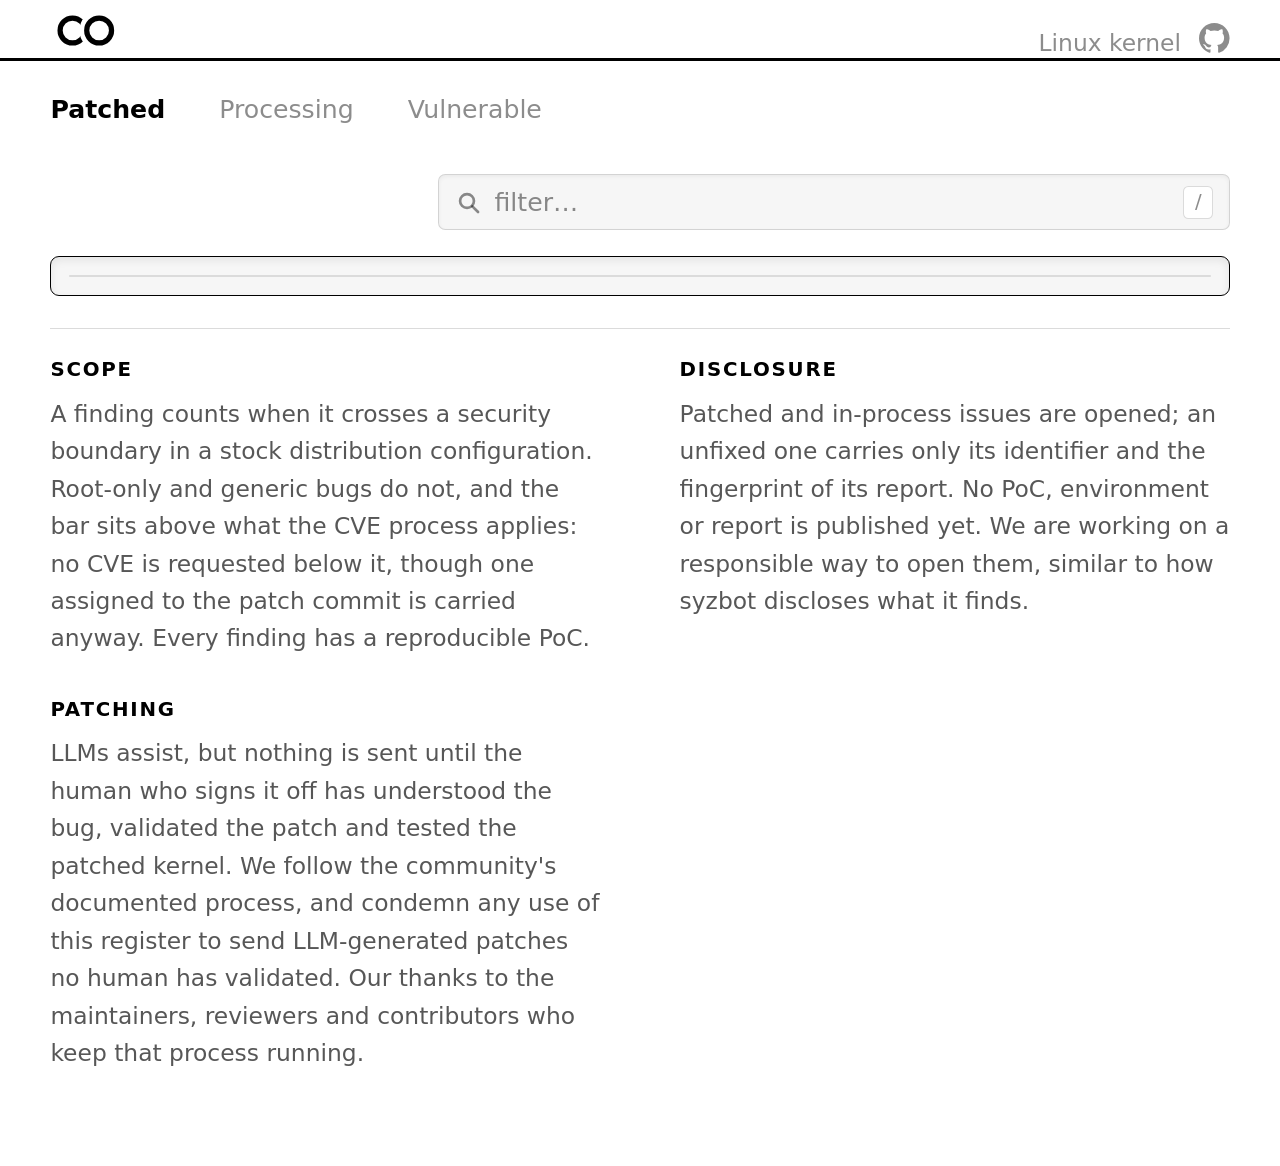
==== web/index.html @ fdf4aab2 "Answer a column from the row, and use the report only where nothing else can Three columns claimed t" ====
<!doctype html>
<html lang="en">
<meta charset="utf-8">
<meta name="viewport" content="width=device-width, initial-scale=1">
<title>Cedalion</title>
<link rel="icon" href="favicon.svg" type="image/svg+xml">
<link rel="stylesheet" href="style.css">

<div class="topbar">
  <div class="wrap">
    <!-- No nav: there is one page, and a bar of links pointing at the page you
         are already on is a signpost to here. What stands against the right
         edge instead is what the mark cannot say: the project's name does not
         name its subject, and somebody arriving cold reads this before the
         table. -->
    <a class="brand" href="."><img src="logo-light.svg" alt="Cedalion"></a>
    <span class="tag">Linux kernel</span>
    <!-- The one link off this page, and a mark rather than a word: the bar
         carries the register's name and what the register is, and a third
         thing spelled out across it would read as the nav that is
         deliberately not there. The path is inline for the same reason the
         logos are files and nothing else is: no request leaves the page to
         draw it. -->
    <a class="gh" href="https://github.com/n132/cedalion"
       target="_blank" rel="noopener" aria-label="Cedalion on GitHub">
      <svg viewBox="0 0 16 16" aria-hidden="true"><path d="M8 0C3.58 0 0 3.58 0 8c0 3.54 2.29 6.53 5.47 7.59.4.07.55-.17.55-.38 0-.19-.01-.82-.01-1.49-2.01.37-2.53-.49-2.69-.94-.09-.23-.48-.94-.82-1.13-.28-.15-.68-.52-.01-.53.63-.01 1.08.58 1.23.82.72 1.21 1.87.87 2.33.66.07-.52.28-.87.51-1.07-1.78-.2-3.64-.89-3.64-3.95 0-.87.31-1.59.82-2.15-.08-.2-.36-1.02.08-2.12 0 0 .67-.21 2.2.82a7.65 7.65 0 0 1 2-.27c.68 0 1.36.09 2 .27 1.53-1.04 2.2-.82 2.2-.82.44 1.1.16 1.92.08 2.12.51.56.82 1.27.82 2.15 0 3.07-1.87 3.75-3.65 3.95.29.25.54.73.54 1.48 0 1.07-.01 1.93-.01 2.2 0 .21.15.46.55.38A8.01 8.01 0 0 0 16 8c0-4.42-3.58-8-8-8Z"/></svg>
    </a>
  </div>
</div>

<div class="wrap">
  <section class="lead" id="bugs">
    <div class="toolbar">
      <div class="tabs" id="tabs">
        <!-- Ordered by how far a finding has got, furthest first: the view the
             page opens on is the one at the left, and the two after it are what
             is still in flight. -->
        <button type="button" data-view="patched" class="on">Patched<span class="n" id="n-patched"></span></button>
        <button type="button" data-view="processing">Processing<span class="n" id="n-processing"></span></button>
        <button type="button" data-view="vulnerable">Vulnerable<span class="n" id="n-vulnerable"></span></button>
      </div>
      <!-- The glyph is what makes a bare input read as a search without a
           label over it, and the key hint is there because a register you
           filter all day is worth one keystroke. Both are inside the field and
           neither takes the click: it belongs to the input. -->
      <span class="search">
        <svg class="glyph" viewBox="0 0 16 16" aria-hidden="true">
          <circle cx="7" cy="7" r="4.4"/><path d="M10.4 10.4 14 14"/>
        </svg>
        <input type="search" id="q" placeholder="filter…"
               autocomplete="off" spellcheck="false" aria-label="filter rows">
        <kbd>/</kbd>
      </span>
      <!-- Sorting, for the phone. A wide screen sorts by clicking a column
           head; the card view has no heads to click, and dropping sort there
           would leave the Vulnerable list in file order with no way to rank
           it. Same sortKey and sortDir as the heads drive, so the two controls
           can never disagree. Hidden on a wide screen, where the heads say it
           better and a second control would only be a second way to say it. -->
      <span class="sort">
        <select id="sortby" aria-label="sort rows by column"></select>
        <button type="button" id="sortdir" aria-label="reverse sort order">▲</button>
      </span>
    </div>
    <!-- Two boxes, not one: the outer is the well the table is set into and
         stays put, the inner is what scrolls. Scrolling the well itself would
         carry its tint and its inner shadow up with the rows, and would pin the
         sticky header to the top of the padding rather than to the table. -->
    <div class="well">
      <div class="tablescroll">
        <table id="tbl">
          <thead id="head"></thead>
          <tbody id="rows"></tbody>
        </table>
        <div class="empty" id="empty" hidden>Nothing matches that filter.</div>
      </div>
    </div>
  </section>

  <!-- #foot is a span inside the footer rather than the footer itself:
       cedalion.js writes the extraction date into it with textContent, which
       would otherwise wipe the note standing with it. It comes after the note:
       what the register says about itself is the point, and the stamp saying
       when it was last built closes the page. -->
  <footer>
    <!-- Three claims, each made once and in one place. They used to overlap:
         the security-boundary test was the whole of Scope and again the reason
         a CVE was not asked for, and why the register is open at all was
         argued in Disclosure and then again in Patching. Each note now answers
         one question the table raises — what counts, what is shown, how a fix
         is made — and answers no part of another. Set side by side rather than
         stacked: each keeps a column's measure instead of running the whole
         window. Patching is last because it is the one addressed to the
         reader. -->
    <div class="notes">
      <div>
        <h3>Scope</h3>
        <p>
          A finding counts when it crosses a security boundary in a stock
          distribution configuration. Root-only and generic bugs do not, and
          the bar sits above what the CVE process applies: no CVE is requested
          below it, though one assigned to the patch commit is carried anyway.
          Every finding has a reproducible PoC.
        </p>
      </div>
      <div>
        <h3>Disclosure</h3>
        <p>
          Patched and in-process issues are opened; an unfixed one carries only
          its identifier and the fingerprint of its report. No PoC, environment
          or report is published yet. We are working on a responsible way to
          open them, similar to how syzbot discloses what it finds.
        </p>
      </div>
      <div>
        <h3>Patching</h3>
        <p>
          LLMs assist, but nothing is sent until the human who signs it off has
          understood the bug, validated the patch and tested the patched kernel.
          We follow the community's documented process, and condemn any use of
          this register to send LLM-generated patches no human has validated.
          Our thanks to the maintainers, reviewers and contributors who keep
          that process running.
        </p>
      </div>
    </div>
    <span id="foot"></span>
  </footer>
</div>

<script src="cedalion.js"></script>
<script>
let DATA = [];
// Patched is what the page opens on: it is the view where the work has an
// outcome to show, and the only one whose rows carry a CVE, a commit and a
// title. The other two are what is still in flight. A URL with no #hash lands
// here; the tab still lives in the hash, so any view is linkable.
const DEFAULT_VIEW = "patched";
let view = DEFAULT_VIEW;
let sortKey = null, sortDir = 1;

// Patched answers a different question, so it has its own columns — and each
// row carries only its own, which is why a Vulnerable row has no patch title
// and a Patched one has no id. Processing and Vulnerable answer the SAME
// question (is this bug reachable, and what do we have on it), so they get
// one column list between them, not two copies of it: Processing is not a
// different kind of row, just a Vulnerable one on disclose_allow.json, and a
// second literal array here would be exactly the kind of drift this whole
// page has spent its comments arguing against.
const VULN_COLUMNS = [["bug_id", "bug id"], ["hash", "hash"],
               ["kernel_commit", "kernel commit"], ["config", "config"],
               ["poc", "poc"], ["sanitizer", "sanitizer report"],
               ["lore", "lore links"]];
const COLUMNS = {
  // The same field under the same name in both views that carry it: it is the
  // subject the patch went out under before it lands and the subject it landed
  // with after, which is one thing at two moments, not two things.
  patched:    [["cve", "cve"], ["commit", "patch commit"],
               ["title", "patch title"], ["cvss", "cvss"]],
  processing: VULN_COLUMNS,
  vulnerable: VULN_COLUMNS,
};

// Columns whose answer is the same for every row in the view, so the answer
// lives here rather than on the rows. A Vulnerable finding has no artifacts
// published and no posting to point at — that is what the view means, not a
// fact about any one row — and writing the word onto all 1,124 of them would
// put the same five words in bugs.json 5,620 times to say nothing.
//
// They are named one per artifact rather than one "artifacts" column because
// they are released separately and will land separately: the commit the bug was
// found on, the CONFIG that builds it, the reproducer, and the sanitizer report
// it trips. A single column would have to go from pending to done in one step.
const VULN_PENDING = new Set(["kernel_commit", "config", "poc", "sanitizer", "lore"]);
const PENDING = { processing: VULN_PENDING, vulnerable: VULN_PENDING };

// Which file answers which column. A column is pending for a row until that
// row's bug has published the file behind it, which is what "released
// separately" means in practice.
const ARTIFACT_OF = {
  config: "config.gz",
  poc: "repro.c",
  sanitizer: "report.txt",
  vm_setup: "run.sh",
};

// Which part of the report answers each column, so a click lands on it
// rather than at the top of the page.
const SECTION_OF = {
  kernel_commit: "environment",
  config: "environment",
  vm_setup: "environment",
  poc: "reproducer",
  sanitizer: "sanitizer-report",
};

// Artifacts are served from bugs.sh/b/<id>/<file>, never from the storage
// location itself: the link in a mailed report is the same URL, and it has to
// keep resolving after the files move.
let ARTIFACTS = {};
// bug_id is full and un-truncated for both Vulnerable and Processing rows (see
// extract.py) and ARTIFACTS is keyed the same way publish.py writes it — the
// full hash_id — so the two line up directly with no view-specific lookup.
// Processing is not a different kind of row, just a Vulnerable one that
// happens to be on disclose_allow.json: it needs no special-casing anywhere
// in this file, only in what view_of() decided server-side.
const bugPathId = b => b.bug_id;
const artifactEntry = b => ARTIFACTS[bugPathId(b)];
const shared = b => {
  const e = artifactEntry(b);
  if (!e?.files || e.embargoed) return 0;
  return Object.values(e.files).filter(Boolean).length;
};
// What a column shows once the bug is disclosed. A published file answers by
// name; anything else the report answers, because the report carries all of
// these and the link goes to the section rather than to a file.
// Does this bug have a page to open? Only a published report makes one; for
// everything else /b/<id> answers "not public yet", and a link to that is a
// link to a dead end.
const hasReport = b => {
  const e = artifactEntry(b);
  return !!(e && !e.embargoed && (e.files || {})["report.eml"]);
};

// The published file behind a column, if there is one. A column answered only
// by the report has none, and links into the report instead.
function artifactFile(k, b) {
  const e = artifactEntry(b);
  if (!e || e.embargoed) return null;
  return (e.files || {})[ARTIFACT_OF[k]] ? ARTIFACT_OF[k] : null;
}

// The one column with no file behind it at all, ever — sanitizer's
// ARTIFACT_OF entry ("report.txt") is never produced by any part of the
// pipeline, so it can ONLY be answered by the report. config/poc/vm_setup are
// different: config.gz/repro.c/run.sh are real files publish.py does
// produce, and a bug can have report.eml published (co/mkbugreport.py runs
// independently of co/publish.py) while one of those is still withheld — hit
// in practice after generating report.eml for bugs whose repro.c the leak
// scan or the exp.c-completeness gap was still blocking. Falling back to
// "report" there claimed the column was answered when the link the report
// itself carries 404s.
const REPORT_ONLY = new Set(["sanitizer"]);

function artifactOf(k, b) {
  // Only the columns an artifact can answer. Without this the fallback below
  // claims every column, and the id and the hash render as links to a report.
  if (!(k in ARTIFACT_OF) && k !== "kernel_commit") return null;
  const e = artifactEntry(b);
  if (!e || e.embargoed) return null;
  // A hash to read, not a file to link to — either the real value is on
  // record (co/publish.py --set kernel_commit=...) or it is not, full stop.
  // No report fallback: showing "report" here would be a placeholder standing
  // in for a value that must exist verbatim in the report anyway (mkbugreport.py
  // refuses to build one without a real commit), so there is nothing a link
  // would add that the field itself does not already say once it is set.
  if (k === "kernel_commit") return e.kernel_commit || null;
  const files = e.files || {};
  if (files[ARTIFACT_OF[k]]) return ARTIFACT_OF[k];
  if (!REPORT_ONLY.has(k)) return null;
  if (!files["report.eml"]) return null;
  return "report";
}

// Whether a row answers a column at all -- artifactOf() for the columns
// backed by a published file (config/poc/sanitizer) or a --set field
// (kernel_commit), OR the bug's own field directly for one that isn't:
// lore is extract.py's own resolve_lore() result, sitting on the row like
// `hash` or `bug_id` does, never routed through artifacts.json. Without the
// `|| b[k]` half, artifactOf("lore", b) is always null (lore is not in
// ARTIFACT_OF) and the column reads "pending" forever regardless of whether
// resolve_lore() actually found something.
const columnAnswered = (k, b) => !!(artifactOf(k, b) || b[k]);

const isPending = (k, b) =>
  PENDING[view]?.has(k) && !(b && columnAnswered(k, b));

// A header cannot ask about one row, so it asks about all of them: a column
// stays fixed and unsortable only while no row in the view has published the
// file behind it. The first disclosure turns the column into a real one.
const columnPending = k =>
  PENDING[view]?.has(k) && !DATA.some(b => columnAnswered(k, b));

// Processing rows whose diff is open, by index into DATA. Kept out of the DOM
// because the table is rebuilt from scratch on every filter and sort, and a
// box you opened should still be open after you type in the search field.
const open = new Set();

const DASH = '<span class="none">—</span>';
const UNKNOWN = '<span class="none">Unknown</span>';

// Standard CVSS bands. The kernel CNA leaves most of its CVEs unscored, so a
// blank score is the common case rather than a fault.
function sevClass(score) {
  const n = parseFloat(score);
  if (!(n > 0)) return "";
  return n >= 9 ? "sev-critical" : n >= 7 ? "sev-high" : n >= 4 ? "sev-medium" : "sev-low";
}

// The message-id the extractor read off the local lore mirror, which is the
// posting's permanent address. Where the mirror had no copy the row carries no
// id and this falls back to what the page always did before: a search for the
// exact title the patch went out under.
function loreLink(b) {
  if (b.lore)
    return `<a class="ext" href="https://lore.kernel.org/all/${encodeURIComponent(b.lore)}/"
               target="_blank" rel="noopener" title="${esc(b.lore)}">lore ↗</a>`;
  if (!b.title) return DASH;
  const url = "https://lore.kernel.org/all/?q=" + encodeURIComponent('"' + b.title + '"');
  return `<a class="ext" href="${esc(url)}" target="_blank" rel="noopener"
             title="not in the local mirror; search lore for this title">search ↗</a>`;
}

// A diff, coloured the way one is read: the +/- lines are the change, @@ says
// where, and the file headers are neither. Every line is its own block and
// carries its own newline, so a blank line in the patch still occupies one.
function diffHTML(text) {
  return text.split("\n").map(line => {
    const k = line.startsWith("diff --git") || line.startsWith("index ") ||
              line.startsWith("+++") || line.startsWith("---") ? "d-meta"
            : line.startsWith("@@") ? "d-hunk"
            : line[0] === "+" ? "d-add"
            : line[0] === "-" ? "d-del" : "";
    return `<span class="${k}">${esc(line)}\n</span>`;
  }).join("");
}

// What goes in the cell, and the class its <td> takes: [class, html]. Split
// from the <td> itself because the card view needs the column's head written
// onto every cell as data-label — a table prints a head once, a list of cards
// has to repeat it — and threading that through eight return statements is how
// one cell ends up without its label.
// Vulnerable and Processing publish bug_id/hash whole (see the comment on
// SHOWN in cedalion.js) so a fingerprint check always has the full value to
// work from — the table itself just does not need to show that much of it.
// Cut to 12 for display in these two views only; other views keep SHOWN's 16
// (Patched's `commit` is not cut here at all — it is already the 16 hex
// short() gave it server-side in extract.py, never the full sha).
const ID_SHOWN = { processing: 12, vulnerable: 12 };

function cellHTML(k, b) {
  // A hash to read, not a file to link to — see the comment in artifactOf().
  // Handled before the generic "shown -> link" branch below, which would
  // otherwise wrap this in an <a> like every other artifact-backed column.
  // Cut to 12 -- git's own short-hash length, the same width mkbugreport.py
  // already shows in the mailed report's "Reproduced on" line -- rather than
  // SHOWN's 16: a commit id has no fingerprint-checking use for the extra
  // digits the way a bug id or a report hash does, so the column can be
  // narrower.
  if (k === "kernel_commit") {
    const v = artifactOf(k, b);
    return ["mono", v ? cell(v, 12) : `<span class="pending">pending</span>`];
  }
  const shown = artifactOf(k, b);
  if (shown) {
    // A real file is linked directly; a column the report answers links at the
    // section of it that does.
    const file = artifactFile(k, b);
    const id = bugPathId(b);
    const href = file ? `/b/${esc(id)}/${esc(file)}`
                      : `/b/${esc(id)}#${esc(SECTION_OF[k] || "")}`;
    // A real file's name is shown as itself. The report fallback (today, only
    // `sanitizer`) shows the bug's own name instead of the bare word "report"
    // -- `title` is set alongside report.eml (co/publish.py --set title=...),
    // safe to show here because report.eml's own subject already makes it
    // public the moment that file exists, which is the same condition gating
    // this fallback in the first place. Falls back to the word itself if a
    // bug somehow has report.eml without a title set yet.
    //
    // A bug's name can run long, and unlike td.desc (patched's title column,
    // which has room to wrap) this sits in a compact column beside several
    // others -- truncated with an ellipsis rather than left to stretch the
    // row. The full name is still the title attribute (hover) and what a
    // selection/copy actually picks up.
    const label = file ? shown : (artifactEntry(b)?.title || shown);
    const cls = file ? "ext" : "ext trunc";
    return ["", `<a class="${cls}" href="${href}" title="${esc(label)}">${esc(label)}</a>`];
  }
  if (isPending(k, b)) return ["", `<span class="pending">pending</span>`];
  const v = b[k];
  const n = ID_SHOWN[view] || SHOWN;
  switch (k) {
    case "title":
      return ["desc", v ? esc(v) : UNKNOWN];
    case "lore":
      return ["", loreLink(b)];
    // The diff itself is in a row of its own below this one; this is the
    // handle that shows it. A row with no patch has nothing to open — the
    // mirror has no copy of the posting — and gets a dash rather than a
    // button that would do nothing.
    case "patch":
      if (!v) return ["", DASH];
      return ["", `<button type="button" class="disc" data-i="${b.i}"
        aria-expanded="${open.has(b.i)}">${open.has(b.i) ? "hide" : "diff"}</button>`];
    case "cvss":
      return ["", v ? `<span class="sev ${sevClass(v)}">${esc(v)}</span>` : DASH];
    case "cve":
      if (!v) return ["", DASH];
      return ["mono", `<a class="ext" target="_blank" rel="noopener"
        href="https://nvd.nist.gov/vuln/detail/${encodeURIComponent(v)}"
        >${esc(v)}</a>`];
    case "commit":
      if (!v) return ["", DASH];
      return ["mono", `<a class="ext" target="_blank" rel="noopener"
        href="https://git.kernel.org/pub/scm/linux/kernel/git/stable/linux.git/commit/?id=${esc(v)}"
        >${esc(v)}</a>`];
    // The id stays click-to-copy -- a reader checking a fingerprint needs the
    // whole value -- and gains a link to the bug's own page beside it.
    // A bug with a report published: clicking the id copies it, as it always
    // has, and opens the report -- the copy handler does not preventDefault,
    // so the link still follows. Without a report the cell is unchanged.
    case "bug_id":
      if (!v) return ["mono", DASH];
      return ["mono", hasReport(b)
        ? `<a class="idlink" href="/b/${esc(v)}" title="copy and open the report"
             >${cell(v, n)}</a>`
        : cell(v, n)];
    default:
      return ["mono", cell(v, n)];
  }
}

function renderCell([k, label], b) {
  const [cls, html] = cellHTML(k, b);
  return `<td${cls ? ` class="${cls}"` : ""} data-label="${esc(label)}">${html}</td>`;
}

// The patch column holds a diff, and ordering rows by the text of one puts
// them in the alphabetical order of the first file each touches, which is not
// an order anybody wants. Its header says so by not offering to be clicked.
const NOSORT = new Set(["patch"]);

function renderHead() {
  document.getElementById("head").innerHTML =
    `<tr><th class="idx">#</th>` +
    COLUMNS[view].map(([k, label]) => {
      // A pending column is the same word all the way down, so there is
      // nothing to order by. `lore` is only one of those in Vulnerable —
      // in Processing it is a real message-id and sorts by send date.
      if (NOSORT.has(k) || columnPending(k)) return `<th class="fixed">${esc(label)}</th>`;
      const arrow = sortKey === k ? (sortDir > 0 ? " ▲" : " ▼") : "";
      return `<th data-key="${k}">${esc(label)}${arrow}</th>`;
    }).join("") + `</tr>`;
  document.querySelectorAll("th[data-key]").forEach(th =>
    th.addEventListener("click", () => {
      const k = th.dataset.key;
      sortDir = sortKey === k ? -sortDir : 1;
      sortKey = k;
      renderHead(); renderTable();
    }));
  renderSort();
}

// The same choice the column heads offer, as a control that survives them:
// the card view the page falls back to on a phone has no heads to click. It
// offers exactly the columns a head would — a pending column is one word all
// the way down, and a diff sorts by the first file it touches — and reading
// from sortKey rather than its own state means a header click on a wide screen
// is already reflected here. Redrawn by renderHead, so it follows both.
function renderSort() {
  const sel = document.getElementById("sortby");
  sel.innerHTML = `<option value="">default order</option>` +
    COLUMNS[view].filter(([k]) => !NOSORT.has(k) && !columnPending(k))
      .map(([k, label]) => `<option value="${esc(k)}">${esc(label)}</option>`).join("");
  sel.value = sortKey || "";
  const dir = document.getElementById("sortdir");
  dir.textContent = sortDir > 0 ? "▲" : "▼";
  // Nothing to reverse while the view is in its own order, and the arrow would
  // otherwise claim a direction the rows are not in.
  dir.disabled = !sortKey;
}

function renderTable() {
  const q = document.getElementById("q").value.trim().toLowerCase();
  const cols = COLUMNS[view];
  let rows = DATA.filter(b => b.view === view);
  const total = rows.length;
  // Only the columns on screen are searchable — they are all a row holds. On
  // Processing that includes the patch, so typing a function name finds the
  // row whose diff touches it even before the box is open.
  // A column is searched by what it shows, which for a pending one is a word
  // the row does not carry. The two Vulnerable digests are the exception, and
  // in the useful direction: they are held whole and drawn cut, so pasting a
  // full sha256 of a report.md finds its row as well as typing the 16 hex on
  // screen does.
  if (q) rows = rows.filter(b => cols.some(([k]) =>
    (isPending(k, b) ? "pending"
        : String(artifactOf(k, b) || b[k] || "")).toLowerCase().includes(q)));
  // Worst score first, then assigned CVEs ahead of the rest, then by title.
  // Severity is what people come here to rank by; a CVE only breaks ties among
  // rows the score already called equal, and the title settles the rest so the
  // order does not drift between extractions. Unscored sorts below every score
  // rather than above — the kernel CNA leaves most CVEs unscored, and "no
  // score" is not "harmless". Clicking a header replaces all of it.
  if (!sortKey && view === "patched")
    rows = rows.slice().sort((a, b) =>
      (parseFloat(b.cvss) || -1) - (parseFloat(a.cvss) || -1) ||
      (b.cve ? 1 : 0) - (a.cve ? 1 : 0) ||
      String(a.title || "").localeCompare(String(b.title || "")));
  // Processing and Vulnerable are the same sort for the same reason they are
  // everything else the same way: Processing is not a different kind of row,
  // just a Vulnerable one on disclose_allow.json. Rows with published
  // artifacts first, in either view — those are the only ones a reader can
  // actually do anything with; the rest are an id and a hash.
  else if (!sortKey && (view === "processing" || view === "vulnerable"))
    rows = rows.slice().sort((a, b) => shared(b) - shared(a));
  // cvss sorts as a number — as text, 10 lands between 1 and 2.
  else if (sortKey === "cvss") rows = rows.slice().sort((a, b) =>
    sortDir * ((parseFloat(a.cvss) || -1) - (parseFloat(b.cvss) || -1)) ||
    shared(b) - shared(a));
  else if (sortKey) rows = rows.slice().sort((a, b) =>
    sortDir * String(a[sortKey] || "").localeCompare(String(b[sortKey] || "")) ||
    // Whatever column was clicked decides the order; disclosure breaks the
    // ties it leaves, so the rows worth opening stay near the top of each run
    // of equal values.
    shared(b) - shared(a));

  // Banding is a class rather than :nth-child(even), because a Processing row
  // is followed by the row holding its diff and that row must not take a turn
  // in the stripe — with it counted, every row below the first patch was
  // shaded the wrong way.
  const hasPatchColumn = cols.some(([k]) => k === "patch");
  document.getElementById("rows").innerHTML = rows.map((b, i) => {
    const tr = `
    <tr class="${i % 2 ? "alt" : ""}">
      <td class="idx"><span class="idxnum">${i + 1}</span></td>
      ${cols.map(c => renderCell(c, b)).join("")}
    </tr>`;
    if (!hasPatchColumn || !b.patch) return tr;
    return tr + `
    <tr class="patchrow" data-i="${b.i}"${open.has(b.i) ? "" : " hidden"}>
      <td class="idx"></td>
      <td colspan="${cols.length}"><pre class="diff">${diffHTML(b.patch)}</pre></td>
    </tr>`;
  }).join("");
  document.getElementById("empty").hidden = rows.length > 0;
  // With the heading gone the tab carries the count. While a filter is on it
  // shows what matched, which is the number you actually want then.
  document.getElementById("n-" + view).textContent =
    q ? `${num(rows.length)}/${num(total)}` : num(total);
}

function setView(v) {
  if (!COLUMNS[v]) v = DEFAULT_VIEW;
  view = v;
  sortKey = null; sortDir = 1;   // columns changed; the old sort key may be gone
  // Which column absorbs the width the page has to spare depends on the view,
  // and only the stylesheet needs to know — it reads this.
  document.getElementById("tbl").dataset.view = v;
  // A filter reaches the columns on screen and nothing else, so the field says
  // which ones those are rather than leaving you to guess what it searches.
  document.getElementById("q").placeholder =
    "filter " + COLUMNS[v].map(([, label]) => label).join(", ") + "…";
  document.querySelectorAll("#tabs button").forEach(btn =>
    btn.classList.toggle("on", btn.dataset.view === v));
  // The tab lives in the URL, so a view can be linked and survives a reload.
  if (location.hash.slice(1) !== v) history.replaceState(null, "", "#" + v);
  renderHead(); renderTable();
}

document.getElementById("tabs").addEventListener("click", e => {
  const btn = e.target.closest("button[data-view]");
  if (btn) setView(btn.dataset.view);
});
// Show or hide one diff without redrawing the table: rebuilding it would throw
// away where you had scrolled to, which on a box a hundred lines tall is the
// thing you were just looking at.
document.getElementById("rows").addEventListener("click", e => {
  const btn = e.target.closest("button.disc");
  if (!btn) return;
  const i = Number(btn.dataset.i);
  const row = document.querySelector(`tr.patchrow[data-i="${i}"]`);
  if (!row) return;
  const show = row.hidden;
  row.hidden = !show;
  if (show) open.add(i); else open.delete(i);
  btn.textContent = show ? "hide" : "diff";
  btn.setAttribute("aria-expanded", show);
});

document.getElementById("sortby").addEventListener("change", e => {
  sortKey = e.target.value || null;
  sortDir = 1;
  renderHead(); renderTable();
});
document.getElementById("sortdir").addEventListener("click", () => {
  if (!sortKey) return;
  sortDir = -sortDir;
  renderHead(); renderTable();
});

document.getElementById("q").addEventListener("input", renderTable);
// The field is one key away from anywhere on the page, and Escape is the way
// back out: it drops the filter first, and lets go of the field once there is
// no filter left to drop.
addEventListener("keydown", e => {
  const q = document.getElementById("q");
  const typing = e.target instanceof HTMLInputElement;
  if (e.key === "/" && !typing && !e.metaKey && !e.ctrlKey && !e.altKey) {
    e.preventDefault();
    q.focus(); q.select();
  } else if (e.key === "Escape" && e.target === q) {
    if (q.value) { q.value = ""; renderTable(); } else q.blur();
  }
});
addEventListener("hashchange", () => setView(location.hash.slice(1)));

load(d => {
  DATA = d.bugs || [];
  ARTIFACTS = d.artifacts || {};
  // A row's place in the file, so an open diff can be named by something that
  // survives sorting and filtering. Not a published field — the extractor does
  // not emit it, the browser adds it here.
  DATA.forEach((b, i) => { b.i = i; });
  const counts = d.views || {};
  for (const v of Object.keys(COLUMNS)) {
    // counts comes straight from extract.py's own view_of() tally for every
    // view alike — Processing needs no separate count here any more than
    // Vulnerable does.
    const total = counts[v] || 0;
    document.getElementById("n-" + v).textContent = num(total);
  }
  setView(location.hash.slice(1) || DEFAULT_VIEW);
});
</script>
</html>
---- web/style.css ----
/* White page, black content — always. color-scheme is pinned to light so the
   browser does not restyle native controls when the OS is in dark mode, and
   there is deliberately no prefers-color-scheme block. Every value is black or
   white, varied only by opacity. */
:root {
  color-scheme: light;
  --surface:   #ffffff;
  --surface-2: rgba(0, 0, 0, .035);
  --line:      rgba(0, 0, 0, .14);
  --line-soft: rgba(0, 0, 0, .07);
  --text:      #000000;
  --text-2:    rgba(0, 0, 0, .66);
  --text-3:    rgba(0, 0, 0, .45);
  /* The light falls in at the top edge of anything set into the page. Two
     depths: the deep one for the boxes that hold a page's worth of content,
     the shallow one for a single control or block, which a full-strength
     shadow would swallow. Both are black at low opacity, like everything
     else here. */
  --sunk:      inset 0 2px 5px rgba(0, 0, 0, .075);
  --sunk-soft: inset 0 1px 3px rgba(0, 0, 0, .06);
  /* The scale the page arrives at. Every size here is in px, so one factor on
     the body is what moves all of them together — type, padding, rules and the
     table's own height — rather than a second set of numbers to keep in step.
     1.8 is what .9 came to when read at the browser's 200%: the size the page
     was being used at, made the size it is served at, so nobody has to reach
     for the zoom to get there. The reader's own zoom still multiplies on top,
     so it remains theirs to change. */
  --zoom: 1.8;
}

* { box-sizing: border-box; }
html { scroll-behavior: smooth; }
/* The system sans, everywhere. Times read like prose on a page of hashes and
   counts, and a display serif in the header pulled the eye to two signposts
   instead of to the register they point at. */
body {
  zoom: var(--zoom);
  margin: 0; background: var(--surface); color: var(--text);
  font: 15px/1.65 ui-sans-serif, system-ui, -apple-system, "Segoe UI", Roboto, sans-serif;
  -webkit-font-smoothing: antialiased;
}
/* The full window, with gutters — no max-width. The 1440px cap left a wide
   screen with a band of empty page down both sides while the register itself
   was still scrolling sideways. The running text keeps its own measure
   (.sub caps at ~68ch) regardless, so what the width goes to is the table and
   the tiles, never the prose. */
.wrap { margin: 0 auto; padding: 0 28px; }

/* A real rule, not a hairline divider — it is the line the header stands on,
   the way n132.github.io sets its 2px black one across the full width. */
.topbar {
  position: sticky; top: 0; z-index: 20;
  background: var(--surface); border-bottom: 2px solid var(--text);
}
/* One flat line across the top: mark at the left edge, links running on from
   it. Centring huddled the two together in the middle and left the full width
   of the bar empty on both sides. Both are bottom-aligned with only a few px
   of clearance, so they read as resting on the rule rather than floating
   somewhere above it. */
.topbar .wrap {
  display: flex; align-items: flex-end;
  gap: 10px; height: 32px; padding-bottom: 2px;
}
.brand { display: inline-flex; align-items: center; }
/* logo-light.svg, not logo.svg. The mark cannot be made transparent — the
   circle that opens the C is an opaque fill rather than a cut — so it carries a
   plate in whichever colour its background is. The light twin's plate is white
   and disappears here; the black original would sit on the page as a box. */
.brand img { display: block; height: 26px; width: auto; }

/* What the register is, in one line, where the nav used to be. Bottom-aligned
   on the rule with the mark, and the line box collapsed onto the glyphs: the
   body's 1.65 leaves several px of empty space under the letters, inside the
   span's own box, which no padding on the bar can reach.

   It shrinks and ellipses rather than hiding at a breakpoint. The page is
   served zoomed, so a media query would have to be written against the window
   in real pixels while everything it governs is measured in zoomed ones, and
   the two drift apart the moment --zoom changes. Letting flex do it needs no
   number at all. */
.tag {
  margin-left: auto; min-width: 0;
  overflow: hidden; text-overflow: ellipsis; white-space: nowrap;
  color: var(--text-3); font-size: 13px; line-height: 1;
  position: relative; top: 1px;
}

/* The mark at the right end of the bar, standing on the rule with the logo and
   the tag. Grey until it is pointed at, like everything else here that can be
   clicked — it is a way out of the page, not a thing to be read on the way in,
   so it does not compete with the two marks it sits beside. */
.gh { display: inline-flex; color: var(--text-3); }
.gh:hover { color: var(--text); }
.gh svg { display: block; width: 17px; height: 17px; fill: currentColor; }

/* The box the page is set into: a tinted, ruled frame with the light falling in
   at its top edge, and whatever it holds recessed inside it keeping the page's
   white. */
.well {
  padding: 10px;
  background: var(--surface-2);
  border: 1px solid var(--text); border-radius: 5px;
  box-shadow: var(--sunk);
}

/* One section, holding the register, so the padding is set once here rather
   than as a generic 52px with the one exception overriding it. It sits close at
   both ends: there is no heading above it to leave room for and nothing below
   it but the extraction date, and the clearance those two used to need was a
   band of empty page around the only thing on the page. */
section { padding: 16px 0 18px; border-bottom: 1px solid var(--line); }

/* The three views, as plain text rather than a boxed control: the one you are
   on is in ink, the others are grey. */
/* Views and filter share one row — two controls of the same table, and the
   filter box on its own line was a band of empty page. */
.toolbar {
  display: flex; align-items: center; gap: 24px;
  flex-wrap: wrap; margin-bottom: 14px;
}
/* The field, the glyph that names it and the key that reaches it, as one box.
   Pushed to the right so its edge lines up with the table's, at a fixed size
   rather than half the row: now that the page runs the full window, half of it
   was a search field a metre wide. */
.search {
  position: relative; display: flex; align-items: center;
  margin-left: auto; flex: 0 1 440px;
}
/* Room at both ends for what sits inside the field. */
.search input[type=search] { flex: 1 1 auto; padding: 7px 34px 7px 31px; }
.search .glyph {
  position: absolute; left: 10px; width: 14px; height: 14px;
  color: var(--text-3); pointer-events: none;   /* the click belongs to the field */
  fill: none; stroke: currentColor; stroke-width: 1.7; stroke-linecap: round;
}
.search:focus-within .glyph { color: var(--text); }
/* The shortcut, shown only while it is still the thing to do — with the field
   focused or holding a filter, pressing / would type a slash. */
.search kbd {
  position: absolute; right: 9px; pointer-events: none;
  font: inherit; font-size: 11px; line-height: 1; color: var(--text-3);
  padding: 3px 6px; border: 1px solid var(--line); border-radius: 3px;
  background: var(--surface);
}
.search:focus-within kbd, .search:has(input:not(:placeholder-shown)) kbd { display: none; }
/* The clear button a search field carries, redrawn in the page's ink instead of
   the platform's grey — the only mark on this page the browser chose. */
.search input[type=search]::-webkit-search-cancel-button {
  -webkit-appearance: none; appearance: none;
  width: 12px; height: 12px; cursor: pointer;
  background: currentColor; color: var(--text-3);
  -webkit-mask: url("data:image/svg+xml,%3Csvg xmlns='http://www.w3.org/2000/svg' viewBox='0 0 16 16'%3E%3Cpath d='M4 4l8 8M12 4l-8 8' stroke='%23000' stroke-width='2.2' stroke-linecap='round'/%3E%3C/svg%3E") center / contain no-repeat;
}
.search input[type=search]::-webkit-search-cancel-button:hover { color: var(--text); }
/* The sort control belongs to the card view — a wide screen sorts by clicking
   a column head, and a second control saying the same thing would only be a
   second place to look. The phone block below turns it on. */
.sort { display: none; align-items: center; gap: 6px; }
.tabs { display: flex; flex-wrap: wrap; gap: 24px; }
.tabs button {
  appearance: none; border: 0; background: none; padding: 0;
  font: inherit; font-size: 14px; color: var(--text-3);
  cursor: pointer; white-space: nowrap;
}
.tabs button:hover { color: var(--text); }
.tabs button.on { color: var(--text); font-weight: 600; }
.tabs .n { font-variant-numeric: tabular-nums; opacity: .55; margin-left: 6px; font-weight: 400; }

.controls { display: flex; flex-wrap: wrap; gap: 10px; margin-bottom: 16px; }
/* Inputs do not inherit the page face by default, so the box would have stayed
   on the browser's sans while everything around it moved to Times. */
/* A field is a thing you put something into, so it is sunk like the boxes are:
   tinted, hairline-ruled, with the same light at its top edge. */
input[type=search] {
  flex: 1 1 260px; padding: 10px 13px; border: 1px solid var(--line);
  border-radius: 4px; background: var(--surface-2); color: var(--text);
  box-shadow: var(--sunk-soft);
  font-family: inherit; font-size: 14px;
}
input[type=search]::placeholder { color: var(--text-3); }
/* Focused, the well fills with white and the black rule comes back — the field
   is the one place on the page you are working, so it stops being recessed. */
input[type=search]:focus {
  background: var(--surface); box-shadow: none;
  outline: 2px solid var(--text); outline-offset: -2px;
}
/* A ledger, not a spreadsheet: a solid black header, ruled columns and banded
   rows give the table structure using nothing but ink and paper. */
/* The table scrolls inside its own box rather than running the page down. With
   1,400 rows the page scrollbar was the table's scrollbar, and the header and
   the search box left the screen the moment you started reading. This is the
   box that scrolls — the well around it does not — so the sticky header pins to
   the top of the table and the tint stays where it was put. */
/* Tall enough to fill the window and no taller: 70vh left the footer below the
   fold on most screens, so the line saying when the data was extracted was
   something you had to go looking for. The subtraction is everything else on
   the page — bar, toolbar, the well's own padding, the rule and the footer — so
   the table ends where the footer begins. The floor keeps it a table rather
   than a slot on a short window; there the page scrolls, as it should. */
.tablescroll {
  /* Divided by the zoom because a viewport unit inside a zoomed box is scaled
     with everything else: at .9 a plain 100vh reaches nine tenths of the window
     and leaves a tenth of it blank under the footer. The 220px is not divided —
     the chrome it stands for is zoomed too, so it is already in these units. */
  overflow: auto; max-height: max(300px, calc(100vh / var(--zoom) - 220px));
  background: var(--surface);
  border: 1px solid var(--line); border-radius: 3px;
  overscroll-behavior: contain;   /* reaching the end does not then scroll the page */
}
table { border-collapse: collapse; width: 100%; min-width: 760px; }
th, td { text-align: left; padding: 10px 14px; white-space: nowrap; }
/* Sticky, and now correctly so. A sticky header positions against its nearest
   scroll container, which is what broke this before — the outer box scrolled, so
   `top: 56px` (aimed at clearing the page's top bar) parked the header 56px
   down INSIDE the table. Now that the box is deliberately the thing that
   scrolls, `top: 0` pins the header to the top of that box, which is exactly
   where it belongs. The background is opaque, so rows pass behind it cleanly. */
thead th {
  position: sticky; top: 0; z-index: 1;
  background: var(--text); color: var(--surface);
  font-size: 11px; text-transform: uppercase; letter-spacing: .1em;
  font-weight: 620; cursor: pointer; user-select: none;
}
thead th + th { box-shadow: inset 1px 0 0 rgba(255, 255, 255, .22); }
thead th:hover { background: #1c1c1c; }
/* A column that cannot be ordered does not pretend it can be. */
thead th.fixed, thead th.fixed:hover { cursor: default; background: var(--text); }
tbody td + td { box-shadow: inset 1px 0 0 var(--line-soft); }
/* Banding comes from a class the renderer sets, not from :nth-child(even). A
   Processing row is followed by the row holding its diff, and that row must not
   take a turn in the stripe — counted, it shaded everything below the first
   patch the wrong way. */
tbody tr.alt { background: rgba(0, 0, 0, .028); }
tbody tr:hover { background: rgba(0, 0, 0, .085); }
tbody tr:hover td.idx { box-shadow: inset 3px 0 0 var(--text); }
td.idx {
  color: var(--text-3); text-align: right; width: 1%;
  font-variant-numeric: tabular-nums; font-size: 12px;
}
td.mono {
  font-family: ui-monospace, SFMono-Regular, Menlo, Consolas, monospace;
  font-size: 12.5px; letter-spacing: -.01em;
}
tbody td:nth-child(2) { font-weight: 600; }
/* A patch title is a sentence, so this column wraps instead of forcing the
   table into a horizontal scroll — and now that the table runs the full window,
   it is also the column that takes the slack. A table at 100% otherwise shares
   the extra width out among every column in proportion, which puts a gap after
   each value and reads as a spreadsheet with the data spilled across it. One
   column absorbing it keeps the rest packed left, and a sentence is the thing
   that actually benefits from the room. */
td.desc { white-space: normal; min-width: 26em; width: 100%; }
/* Vulnerable and Processing carry no title, so on both the slack collects in
   the last column and the values stay together at the left where they can be
   read across. One rule for both -- they are the same table with a different
   filter applied, not two tables that happen to agree today. */
table:is([data-view=vulnerable], [data-view=processing]) th:last-child,
table:is([data-view=vulnerable], [data-view=processing]) td:last-child { width: 100%; }
a.ext { color: var(--text); text-decoration: none; border-bottom: 1px solid var(--line); }
a.ext:hover { border-bottom-color: var(--text); }

/* The sanitizer column's report-fallback link (a bug's own name, which can run
   long) capped rather than left to stretch the row -- inline-block is what
   makes max-width/ellipsis apply to an inline element at all. Kept narrow
   enough that a bug name does not push the table past 100% zoom on an
   ordinary window into a horizontal scroll the other six columns did not need. */
a.ext.trunc {
  display: inline-block; max-width: 14em; overflow: hidden;
  text-overflow: ellipsis; white-space: nowrap; vertical-align: bottom;
}

/* Auto table layout sizes a column to its widest cell, and this column's
   content varies more than any other's: "pending" on nearly every Vulnerable
   row versus a name up to the trunc cap above on most Processing rows. Left
   alone, the column measured ~160px narrower on Vulnerable than on
   Processing -- same table, same code, different width only because the
   data differs. A width set on the <th> itself does not survive auto layout
   once real content is wider or narrower than it in the rows below, so the
   fix has to sit on the one thing every row in this column actually has: the
   pending badge. Giving IT the same floor as the trunc cap converges both
   views on the same natural column width regardless of which is showing. */
td[data-label="sanitizer report"] .pending { min-width: 20em; }

/* The handle that opens a diff. Set as a word on a rule rather than a filled
   button: it sits in a table of links and hashes, and a chrome button in one
   cell would be the loudest thing in the view. */
button.disc {
  appearance: none; border: 0; background: none; padding: 0;
  font: inherit; font-size: 13px; color: var(--text);
  border-bottom: 1px solid var(--line); cursor: pointer;
}
button.disc:hover { border-bottom-color: var(--text); }

/* The diff itself, in a row of its own spanning the table. It scrolls inside
   its own box: a kernel patch is narrow but the odd line is long, and one of
   them must not put the whole table into a horizontal scroll. */
tr.patchrow td { padding: 0 14px 14px; background: var(--surface); }
tr.patchrow:hover { background: none; }
/* Recessed into its row the way the table is recessed into the page — the same
   hairline rule and the same light at the top edge as the box the table itself
   sits in. It keeps the page's white behind the lines: the +/- tints are the
   point of a diff and they need paper under them. */
.diff {
  margin: 0; max-height: 60vh; overflow: auto; padding: 12px 0;
  background: var(--surface);
  border: 1px solid var(--line); border-radius: 3px;
  box-shadow: var(--sunk-soft);
  font-family: ui-monospace, SFMono-Regular, Menlo, Consolas, monospace;
  font-size: 12.5px; line-height: 1.5; white-space: pre; tab-size: 8;
}
/* Every line is its own block so the tint runs the full width of the box, and
   each carries its own newline so a blank line still takes up a line.
   max-content over min-width is what carries the tint past the right edge on a
   long line: a plain block stops at the visible box, so scrolling sideways ran
   off the end of the colour. */
.diff span { display: block; width: max-content; min-width: 100%; padding: 0 14px; }
.d-meta { color: var(--text-3); }
.d-hunk { color: var(--text-2); background: var(--surface-2); }
.d-add  { background: #e4f3e8; }   /* the same two tints as the CVSS bands, so */
.d-del  { background: #f9d7d7; }   /* the page keeps to one set of colours */

/* CVSS severity, in the standard bands. The page is otherwise black on white;
   these are the lightest tints that still separate at a glance, and the score
   itself stays black so the colour is a cue and not the message. */
.sev {
  display: inline-block; padding: 1px 8px; border-radius: 3px;
  font-variant-numeric: tabular-nums; font-weight: 600;
}
.sev-low      { background: #e4f3e8; }   /* 0.1–3.9 */
.sev-medium   { background: #fbf1cd; }   /* 4.0–6.9 */
.sev-high     { background: #fbe0cd; }   /* 7.0–8.9 */
.sev-critical { background: #f9d7d7; }   /* 9.0–10  */

/* A column whose answer is the same for every row in the view — a promise
   rather than data. Set as an outlined chip so it does not read as a value that
   happens to say "pending", and in the page's grey so it does not outrank the
   identifiers beside it. Same grammar as the CVSS chips, without the tint:
   there is no band to signal. */
.pending {
  display: inline-block; padding: 0 7px;
  border: 1px solid var(--line); border-radius: 3px;
  font-size: 10.5px; font-weight: 620; letter-spacing: .07em;
  text-transform: uppercase; color: var(--text-3);
}
.none { color: var(--text-3); }
.copy { cursor: pointer; border-bottom: 1px dotted transparent; }
.copy:hover { border-bottom-color: var(--text-3); }
/* The moment after a click, so a copy that worked can be told from one that
   did not. The same two colours turned over rather than a third one, and the
   ring stands in for padding the inline box cannot have — both it and the
   background are outside the layout, so nothing on the row moves. */
.copy.copied {
  background: var(--text); color: var(--surface);
  border-bottom-color: transparent; border-radius: 2px;
  box-shadow: 0 0 0 2px var(--text);
}
.empty { padding: 34px 14px; color: var(--text-3); }
/* Close under the rule, with room left at the very bottom so the last line of
   the page is not flush against the window edge. The note and the stamp stack:
   both run the full line, one after the other. */
footer { padding: 14px 0 40px; color: var(--text-3); font-size: 13px; }
/* The last line on the page, set off from the note above it — it is a stamp on
   the register rather than another thing the register says. */
#foot { display: block; margin-top: 12px; }
/* The notes, as columns rather than a stack. Three of them fit the width at a
   measure that can be read, where one paragraph run across the whole window
   cannot; on a narrow one auto-fit drops them to a single column of their own
   accord. */
.notes {
  display: grid; grid-template-columns: repeat(auto-fit, minmax(300px, 1fr));
  gap: 20px 44px;
}
/* The same uppercase key the table heads its columns with, and the only ink in
   the footer, so the statement you came for is found rather than read to. */
.notes h3 {
  margin: 0 0 5px; font-size: 11px; font-weight: 640; color: var(--text);
  text-transform: uppercase; letter-spacing: .09em;
}
/* A shade darker than the stamp below them: these are statements to be read,
   and the date is a mark on the page. */
.notes p { margin: 0; color: var(--text-2); line-height: 1.6; }

/* ─────────────────────────────────────────────────────────────────────────
   THE SMALL SCREEN. Two rules, answering two different questions: how big the
   page is drawn, and what shape the register takes. They have different
   thresholds, so they are different queries.

   THE ZOOM. 1.8 is the size this page is served at because that is the size
   it was being read at — on a laptop, where the window has 1,400 real pixels
   to give away. The table needs about 820 of them to stand without scrolling
   sideways, which at 1.8 is 1,470 real ones; under that the zoom is no longer
   buying legibility, it is spending the width the table needs. So below 1,100
   the page works in the pixels it was given. A phone is the extreme case —
   390 real pixels, 217 after the zoom, which is the laptop layout seen
   through a keyhole — but the same is true of a tablet and of a laptop window
   dragged to half the screen.

   The second clause is the phone held on its side: 844 wide but 390 tall, so
   the width says nothing and the height says everything. A short window has
   no vertical room to spend on scale either. */
@media (max-width: 1100px), (max-height: 560px) {
  :root { --zoom: 1; }
}

/* THE CARDS. Seven columns of nowrap hashes do not fit 390px by any amount of
   squeezing, and a table scrolling sideways inside a page scrolling down is
   two gestures to read one row. So below 700px each row becomes a card, and
   the column heads — which a table prints once at the top — are written onto
   every cell as data-label and set beside the value. Nothing is dropped: a
   card carries the same fields the row did, in the same order.

   700px, and not the phone-on-its-side query above, because that one is about
   scale and this one is about width. On its side a phone has 844 real pixels,
   which is enough for the table to be a table; turned into cards it would be
   one narrow column of labels against half a screen of white. */
@media (max-width: 700px) {

  .wrap { padding: 0 14px; }

  /* Room for the mark and the tag on a narrow bar. .tag already shrinks and
     ellipses on its own — see its rule — so it needs no breakpoint of its own,
     only somewhere to shrink to. */
  .topbar .wrap { gap: 8px; }
  .brand img { height: 22px; }
  /* The glyph stays where it was drawn; the negative margins let the box it is
     hit in grow past it to something a finger can land on. */
  .gh { padding: 7px; margin: -7px -7px -7px 0; }
  .gh svg { width: 19px; height: 19px; }

  /* The controls stay with the reader. On a phone the list is the page's own
     scroll rather than a box inside it, so the filter that narrows 1,124 rows
     cannot sit at the top of them and slide away. 36px is the bar above:
     32px of row, 2px of padding, 2px of rule. */
  .toolbar {
    position: sticky; top: 36px; z-index: 10;
    gap: 10px 12px; margin: 0 -14px 12px; padding: 10px 14px 11px;
    background: var(--surface); border-bottom: 1px solid var(--line);
  }
  /* The views take the first line and the two controls share the second: three
     stacked rows would be a third of the screen spent on chrome. */
  .tabs { flex: 1 0 100%; gap: 18px; }
  .tabs button { padding: 3px 0; font-size: 15px; }
  .search { margin-left: 0; flex: 1 1 auto; }
  .search .glyph { left: 11px; }
  /* 16px, not 14. iOS zooms the page in on a field set smaller than that, and
     undoes in one tap everything --zoom: 1 was for. */
  .search input[type=search] { font-size: 16px; padding: 9px 12px 9px 34px; }
  .search kbd { display: none; }              /* no key to press */
  .sort { display: flex; }
  .sort select {
    max-width: 40vw; padding: 9px 8px; font: inherit; font-size: 16px;
    color: var(--text); background: var(--surface-2);
    border: 1px solid var(--line); border-radius: 4px;
    box-shadow: var(--sunk-soft);
  }
  /* The arrow is a square the size of a fingertip, in the page's ink. */
  .sort button {
    appearance: none; width: 40px; height: 40px; flex: none;
    font: inherit; font-size: 13px; cursor: pointer;
    color: var(--text); background: var(--surface-2);
    border: 1px solid var(--line); border-radius: 4px;
  }
  .sort button:disabled { color: var(--text-3); cursor: default; }

  /* The well and the scroll box are a frame around a table. There is no table
     now, and a list that scrolls inside a page that scrolls is the gesture the
     card view exists to avoid — so the frame comes off and the page scrolls. */
  section { padding: 10px 0 14px; }
  .well { padding: 0; background: none; border: 0; border-radius: 0; box-shadow: none; }
  .tablescroll {
    max-height: none; overflow: visible;
    border: 0; border-radius: 0; background: none;
  }

  table { min-width: 0; }
  thead { display: none; }                    /* the heads are on the cells now */
  table, tbody, tbody tr, tbody td { display: block; }
  /* Restated because the rule above outranks the browser's own [hidden]. An
     unopened diff would otherwise be shown, on every Processing row at once. */
  tbody tr[hidden] { display: none; }

  tbody tr {
    margin-bottom: 10px; padding: 9px 12px 10px;
    background: var(--surface);
    border: 1px solid var(--line); border-radius: 5px;
    /* Off-screen cards are not laid out until they are scrolled to. The
       Vulnerable view is 1,124 of them and the page builds every one. */
    content-visibility: auto; contain-intrinsic-size: auto 190px;
  }
  /* Banding and the hover stripe are how rows are told apart in a table. The
     cards are already apart, and a phone has no pointer to hover with. */
  tbody tr.alt, tbody tr:hover { background: var(--surface); }
  tbody tr:hover td.idx { box-shadow: none; }

  tbody td, tbody td + td { padding: 3px 0; box-shadow: none; white-space: normal; }
  /* Head at the left, value at the right, the same two columns down every
     card — so a field can still be read down the list rather than one card at
     a time, which is the one thing a table gives that a stack of cards does
     not. `start` rather than `baseline`: a title runs to three lines and its
     head belongs beside the first of them. */
  tbody td[data-label] {
    display: grid; grid-template-columns: 7.5em minmax(0, 1fr);
    gap: 10px; align-items: start;
  }
  tbody td[data-label]::before {
    content: attr(data-label);
    font-size: 10px; font-weight: 620; letter-spacing: .07em; line-height: 1.9;
    text-transform: uppercase; color: var(--text-3);
  }
  /* A grid item is stretched to its column unless told otherwise, and a chip,
     a link or a button stretched to a column is a chip, a link or a button as
     wide as the card — the CVSS band ran the full width and the rule under
     `lore ↗` ran on past the word. They size to their contents instead, and
     still wrap inside the column when the contents are longer than it. */
  tbody td[data-label] > * { justify-self: start; }
  /* The one field that is a sentence takes the whole card, with its head above
     it: read down a 100px column it would be a word to a line. */
  tbody td.desc, tbody td.desc::before { display: block; }
  tbody td.desc::before { line-height: 1.6; }
  /* The row number, as the card's own mark rather than another field of it —
     it is where the row sits in the list, not something the register knows
     about the bug. The width is restated because the table's own rule pins it
     to 1%, which as a block is a rule an inch long under the number. */
  tbody td.idx {
    padding: 0 0 7px; margin-bottom: 7px; width: auto; text-align: left;
    border-bottom: 1px solid var(--line-soft);
  }
  tbody td.idx::before { content: "#"; }
  /* Both of these hand a column the width the table had spare. There is no
     spare width and no columns to hand it to. */
  td.desc,
  table:is([data-view=vulnerable], [data-view=processing]) td:last-child
    { min-width: 0; width: auto; }
  /* A hash is 12 characters that must not be broken across a line, and the
     column it sits in is narrower here than the value it holds. */
  td.mono { font-size: 12px; overflow-wrap: anywhere; }

  /* A link and a copy-to-clipboard are targets for a finger now, not a
     cursor: both get a line of their own to be hit in. */
  a.ext, .copy { display: inline-block; padding: 3px 0; }
  /* And the diff handle becomes a real button — a word on a hairline is a
     3mm target. */
  button.disc {
    justify-self: start; padding: 6px 12px; font-size: 13px;
    border: 1px solid var(--line); border-radius: 4px;
  }

  /* The diff hangs under the card it belongs to rather than beside it. */
  tr.patchrow { padding: 0; margin: -6px 0 10px; border: 0; background: none; }
  tr.patchrow td.idx { display: none; }
  tr.patchrow td { padding: 0; }
  .diff { font-size: 11px; line-height: 1.55; max-height: 55vh; }
  .diff span { padding: 0 10px; }

  .empty { padding: 26px 2px; }
  /* One column, at the measure the window gives. */
  .notes { grid-template-columns: 1fr; gap: 18px; }
  footer { padding: 12px 0 32px; }
}

/* The register is served at --zoom 1.8 because it is a dense table read at a
   glance. A bug's page is a document -- prose, a sanitizer report, a reproducer -- and
   at that scale it wastes most of the window, so it opts out and is read at
   the browser's own size. */
body.bug { zoom: 1; }

/* A bug's own page. lore sets a message as text and separates it with rules
   rather than boxes; the palette and the faces are this site's. Only the crash
   and the reproducer are set as code -- the rest is text that merely arrived
   preformatted because it had to be mail. */

/* Wide enough for the report, not for its widest line. The mail is wrapped at
   72 columns and nothing outside the crash runs past 112, which is about 58rem
   at this face and size -- so the text sets the measure. The crash does not:
   its lines are 50 columns at the median and 427 at the worst, and a column
   built to hold that one line would leave every other line of the page
   stranded in whitespace. Those 54 lines scroll inside their own block
   instead, which is also where the copy control is for anyone who would rather
   take the whole thing than drag a scrollbar.

   Left-aligned rather than centred, the way lore sets a message: a report is
   read from its left edge, and centring the column moves that edge to a
   different place on every window width. */
.bugpage { max-width: 58rem; margin: 0; padding: 1.25rem 1.5rem 3rem; }
.bugpage h1 { font-size: 1.15rem; margin: .25rem 0 .2rem; font-weight: 600;
              font-family: ui-sans-serif, system-ui, -apple-system,
                           "Segoe UI", Roboto, sans-serif; }
.bugpage .bugid { margin: 0 0 1.5rem; font-size: .78rem;
                  color: var(--text-3);
                  font-family: ui-monospace, SFMono-Regular, Menlo,
                               Consolas, monospace; }

/* A section title is a label on the block under it, so it sits close to that
   block and is separated from what came before by space rather than a rule --
   the rules were competing with the ones the code blocks already draw. The
   copy control goes to the right edge of the same line. */
.bugpage h2 { display: flex; align-items: baseline; justify-content: space-between;
              font-family: ui-sans-serif, system-ui, -apple-system,
                           "Segoe UI", Roboto, sans-serif;
              font-size: .95rem; font-weight: 600; color: var(--text);
              margin: 1.25rem 0 .35rem; }

/* max-width and min-width together are what actually make the scroll happen:
   without them a pre in a flex or grid context sizes to its longest line and
   pushes the page wide instead of scrolling inside itself. */
.bugpage pre { margin: 0; padding: 0; overflow-x: auto; white-space: pre;
               max-width: 100%; min-width: 0;
               font-size: .78rem; line-height: 1.5;
               /* the stack the register already uses, not the browser's
                  default monospace */
               font-family: ui-monospace, SFMono-Regular, Menlo, Consolas,
                            monospace; }
.bugpage pre.code { padding: .7rem .9rem; background: var(--surface-2);
                    border: 1px solid var(--line-soft); }
.bugpage pre.fields { margin-bottom: 1.5rem; }
/* The id of a bug whose report is published: still copies on click, and takes
   you there. Underlined so it reads as a link without changing its colour. */
/* color is explicit here for the same reason a.ext sets it: without it this
   falls back to the browser's default link blue, which is why a bug_id with a
   report (mostly Processing rows) used to look like a different palette from
   one without (mostly Vulnerable rows) -- the same cell, same weight, just an
   unstyled link versus a plain span. */
.idlink { color: var(--text); text-decoration: underline; text-underline-offset: 2px; }
.idlink:hover { color: var(--text); }

/* The trailer again, pinned: a report runs to hundreds of lines and the tag
   is what a reader came for, so it stays reachable without scrolling back. */
.trailerbar { position: fixed; top: .75rem; right: 1rem; z-index: 5;
              font-family: ui-sans-serif, system-ui, -apple-system,
                           "Segoe UI", Roboto, sans-serif;
              cursor: pointer;
              font-size: .95rem; font-weight: 600; color: var(--text);
              background: var(--surface); border: 1px solid var(--line);
              border-radius: 4px; padding: .3rem .55rem;
              box-shadow: 0 1px 4px rgba(0, 0, 0, .06); }
.trailerbar:hover { background: var(--surface-2); }

.copybtn { margin-left: auto; font-size: 1rem; line-height: 1;
           color: var(--text-3); background: none; border: 0; padding: 0;
           cursor: pointer; vertical-align: -.1em; }
.copybtn:hover { color: var(--text); }
/* The footer is ordinary text of the report, so it is set like the rest of
   it rather than as a differently-faced aside. */

.bugpage hr { border: 0; border-top: 1px solid var(--line-soft);
              margin: 1rem 0 .6rem; }
/* Set like every other link on the site (a.ext): the report's body is
   monospace, and an underline under a URL in monospace collides with the
   underscores and the descenders in it. The border sits clear of both. */
.bugpage a { color: var(--text); text-decoration: none;
             border-bottom: 1px solid var(--line); }
.bugpage a:hover { border-bottom-color: var(--text); }
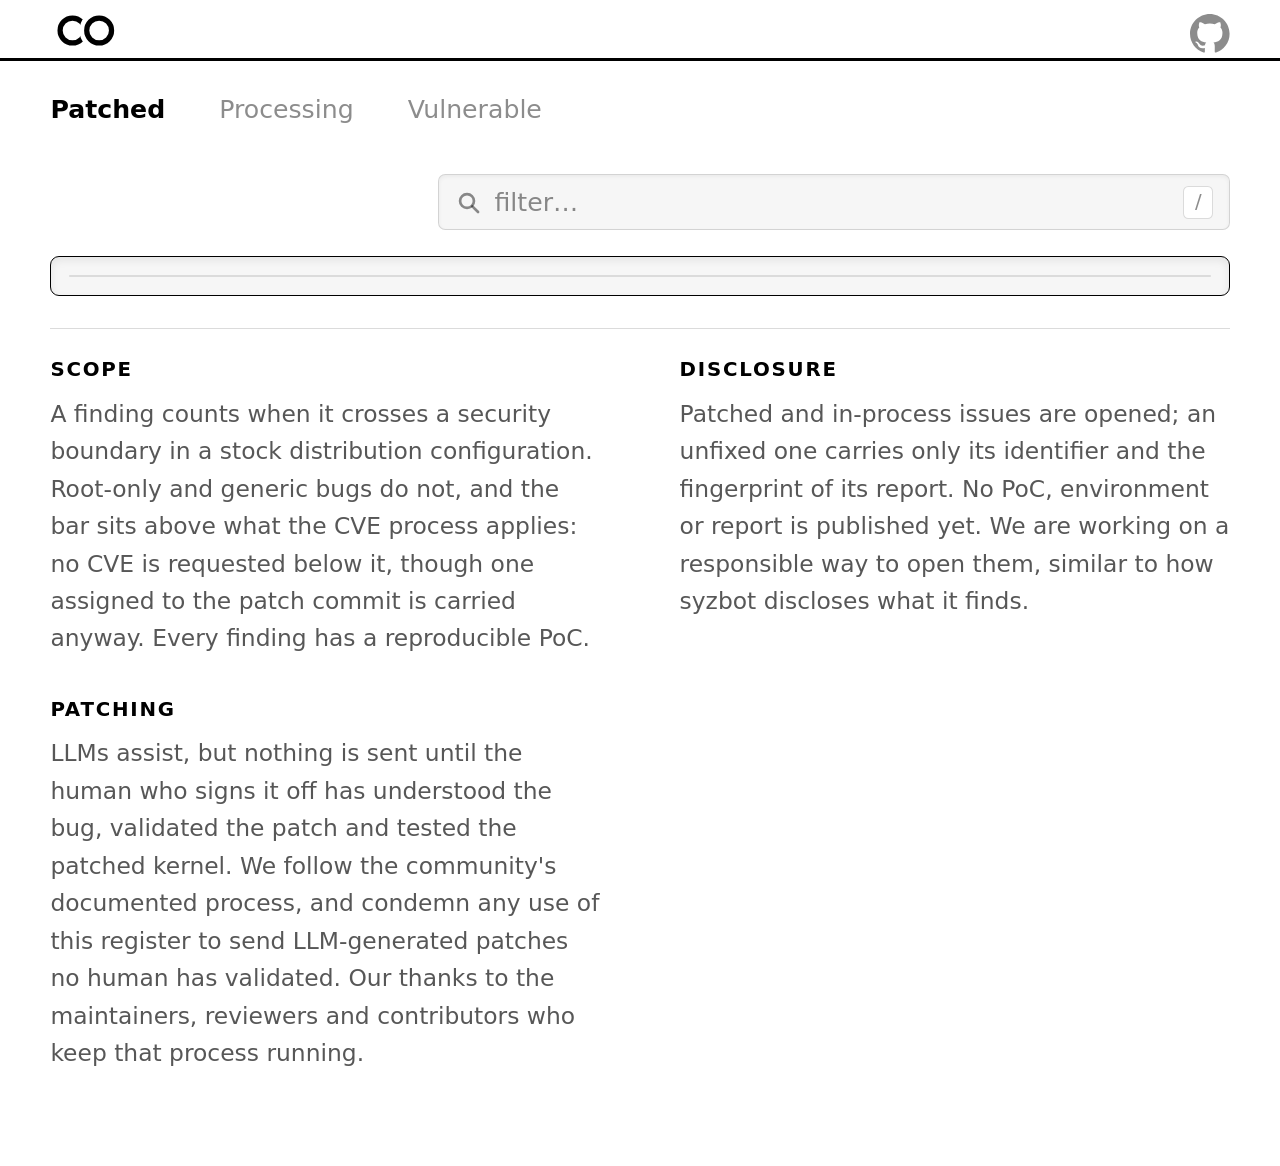
==== commit d7d5e03f: "Drop the subtitle from the bar and enlarge the mark The bar carried the register's name with "Linux " ====
--- a/web/index.html
+++ b/web/index.html
@@ -14,7 +14,6 @@
          name its subject, and somebody arriving cold reads this before the
          table. -->
     <a class="brand" href="."><img src="logo-light.svg" alt="Cedalion"></a>
-    <span class="tag">Linux kernel</span>
     <!-- The one link off this page, and a mark rather than a word: the bar
          carries the register's name and what the register is, and a third
          thing spelled out across it would read as the nav that is
--- a/web/style.css
+++ b/web/style.css
@@ -78,20 +78,15 @@
    in real pixels while everything it governs is measured in zoomed ones, and
    the two drift apart the moment --zoom changes. Letting flex do it needs no
    number at all. */
-.tag {
-  margin-left: auto; min-width: 0;
-  overflow: hidden; text-overflow: ellipsis; white-space: nowrap;
-  color: var(--text-3); font-size: 13px; line-height: 1;
-  position: relative; top: 1px;
-}
-
-/* The mark at the right end of the bar, standing on the rule with the logo and
-   the tag. Grey until it is pointed at, like everything else here that can be
-   clicked — it is a way out of the page, not a thing to be read on the way in,
-   so it does not compete with the two marks it sits beside. */
-.gh { display: inline-flex; color: var(--text-3); }
+/* The mark at the right end of the bar, standing on the rule with the logo.
+   margin-left: auto is what pushes it there now that there is no tag between
+   the two to carry that margin instead. Grey until it is pointed at, like
+   everything else here that can be clicked — it is a way out of the page, not
+   a thing to be read on the way in. Sized up from 17px so it reads as the
+   one thing in the bar worth pressing, not a footnote beside the logo. */
+.gh { display: inline-flex; margin-left: auto; color: var(--text-3); }
 .gh:hover { color: var(--text); }
-.gh svg { display: block; width: 17px; height: 17px; fill: currentColor; }
+.gh svg { display: block; width: 22px; height: 22px; fill: currentColor; }
 
 /* The box the page is set into: a tinted, ruled frame with the light falling in
    at its top edge, and whatever it holds recessed inside it keeping the page's
@@ -208,7 +203,15 @@
   overscroll-behavior: contain;   /* reaching the end does not then scroll the page */
 }
 table { border-collapse: collapse; width: 100%; min-width: 760px; }
-th, td { text-align: left; padding: 10px 14px; white-space: nowrap; }
+/* height on a table cell is a floor, not a fixed size -- a taller cell still
+   grows the row, but every row is at least this tall regardless of which
+   content happens to fill it. Without it, a row's height tracked whichever
+   inline element was tallest: a.ext (real config/poc links, ~38px) versus
+   .pending (a deliberately smaller chip, ~33px) versus a.ext.trunc (the
+   sanitizer name, ~45.5px) -- so a Processing row (mostly real links) and a
+   Vulnerable row (mostly pending) measured a full pixel apart even with
+   identical column widths. */
+th, td { text-align: left; padding: 10px 14px; white-space: nowrap; height: 46px; }
 /* Sticky, and now correctly so. A sticky header positions against its nearest
    scroll container, which is what broke this before — the outer box scrolled, so
    `top: 56px` (aimed at clearing the page's top bar) parked the header 56px
@@ -233,10 +236,19 @@
 tbody tr.alt { background: rgba(0, 0, 0, .028); }
 tbody tr:hover { background: rgba(0, 0, 0, .085); }
 tbody tr:hover td.idx { box-shadow: inset 3px 0 0 var(--text); }
-td.idx {
+th.idx, td.idx {
   color: var(--text-3); text-align: right; width: 1%;
   font-variant-numeric: tabular-nums; font-size: 12px;
 }
+/* min-width on the cell itself does not survive auto table layout once the
+   actual content is narrower -- the same thing that made the sanitizer fix
+   above land on the badge rather than the <th>. So the floor sits on the
+   number itself: 4ch (a digit's own width; tabular-nums above makes every
+   digit the same one) covers every count this register has today. Without
+   it the column shrinks to however many digits the CURRENT view's row count
+   needs -- 40 Processing rows fits in 2, 1,270 Vulnerable needs 4 -- which is
+   exactly the per-view drift the rest of this file has been removing. */
+.idxnum { display: inline-block; min-width: 4ch; }
 td.mono {
   font-family: ui-monospace, SFMono-Regular, Menlo, Consolas, monospace;
   font-size: 12.5px; letter-spacing: -.01em;
@@ -417,15 +429,13 @@
 
   .wrap { padding: 0 14px; }
 
-  /* Room for the mark and the tag on a narrow bar. .tag already shrinks and
-     ellipses on its own — see its rule — so it needs no breakpoint of its own,
-     only somewhere to shrink to. */
+  /* Room for the mark on a narrow bar. */
   .topbar .wrap { gap: 8px; }
   .brand img { height: 22px; }
   /* The glyph stays where it was drawn; the negative margins let the box it is
      hit in grow past it to something a finger can land on. */
-  .gh { padding: 7px; margin: -7px -7px -7px 0; }
-  .gh svg { width: 19px; height: 19px; }
+  .gh { padding: 7px; margin: -7px -7px -7px auto; }
+  .gh svg { width: 24px; height: 24px; }
 
   /* The controls stay with the reader. On a phone the list is the page's own
      scroll rather than a box inside it, so the filter that narrows 1,124 rows
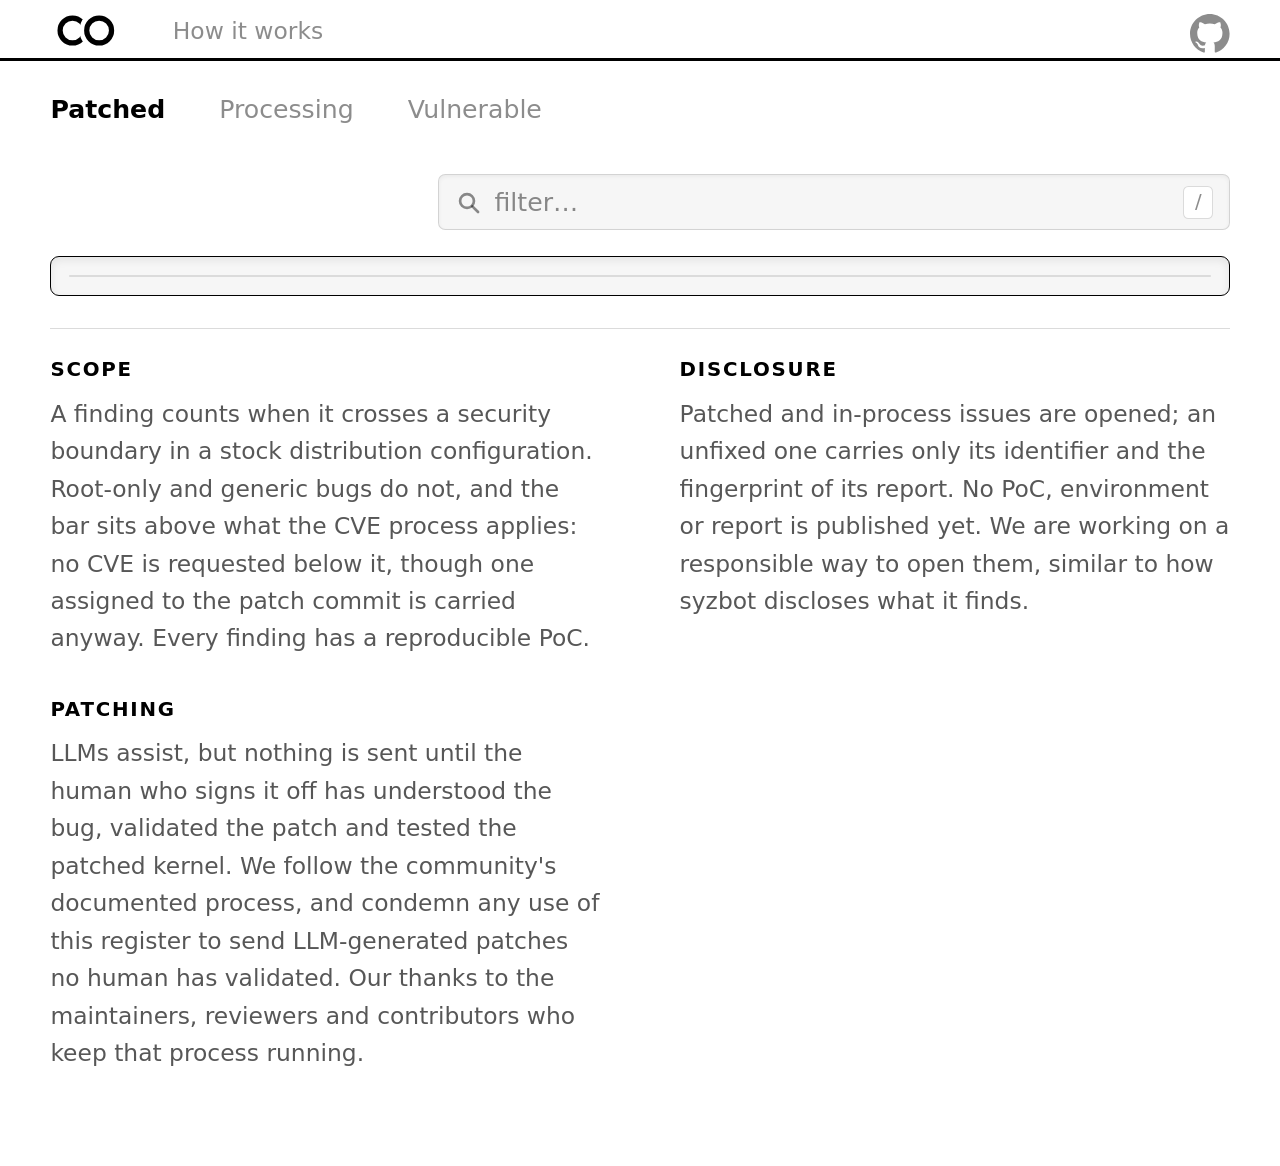
==== commit 77082296: "Add the document of the website to explain common questions" ====
--- a/web/index.html
+++ b/web/index.html
@@ -8,12 +8,14 @@
 
 <div class="topbar">
   <div class="wrap">
-    <!-- No nav: there is one page, and a bar of links pointing at the page you
-         are already on is a signpost to here. What stands against the right
-         edge instead is what the mark cannot say: the project's name does not
-         name its subject, and somebody arriving cold reads this before the
-         table. -->
+    <!-- There is one nav link, and only because there is now a second page.
+         The bar carried none while the register was the whole site: a row of
+         links pointing at the page you are already on is a signpost to here.
+         What earns the word is that a maintainer who receives one of our
+         reports needs to find out what we checked before we sent it, and that
+         answer cannot live inside the table. -->
     <a class="brand" href="."><img src="logo-light.svg" alt="Cedalion"></a>
+    <a class="page" href="reporting.html">How it works</a>
     <!-- The one link off this page, and a mark rather than a word: the bar
          carries the register's name and what the register is, and a third
          thing spelled out across it would read as the nav that is
--- a/web/style.css
+++ b/web/style.css
@@ -660,3 +660,78 @@
 .bugpage a { color: var(--text); text-decoration: none;
              border-bottom: 1px solid var(--line); }
 .bugpage a:hover { border-bottom-color: var(--text); }
+
+/* ─────────────────────────────────────────────────────────────────────────
+   THE PROSE PAGE. reporting.html only. Everything above this line dresses a
+   register — a table that wants the whole window and a footer of notes set in
+   columns beside it. This is the one page that is nothing but running text,
+   and running text has the opposite need: a measure it cannot outgrow. The
+   rules here do not reach the register, and none of the register's do the
+   arguing for them. */
+.doc { max-width: 68ch; padding: 26px 0 8px; }
+/* The page's own name, at the weight the topbar's rule is drawn in. Nothing
+   else on the site carries an h1: the register's title is its logo. */
+.doc h1 {
+  margin: 0 0 14px; font-size: 26px; line-height: 1.2;
+  font-weight: 660; letter-spacing: -.01em;
+}
+/* The uppercase key the table heads its columns with and the footer heads its
+   notes with, used a third time for the same reason: it marks where an answer
+   starts without taking the eye off the answer. The rule above it is the
+   section divider the register already uses, at the same weight. */
+.doc h2 {
+  margin: 30px 0 8px; padding-top: 14px; border-top: 1px solid var(--line);
+  font-size: 18px; font-weight: 650; color: var(--text);
+  letter-spacing: -.005em;
+}
+.doc p { margin: 0 0 11px; color: var(--text-2); }
+/* The opening paragraphs, in the page's own ink rather than the body's grey:
+   they are the claim, and the sections under them are the working. */
+.doc .standfirst { color: var(--text); }
+.doc strong { font-weight: 640; color: var(--text); }
+.doc ul { margin: 0 0 11px; padding-left: 20px; color: var(--text-2); }
+.doc li { margin: 0 0 3px; }
+/* Set in the same face as the rest, only tinted: these are the names of trailers
+   and files, and a monospace switch mid-sentence reads as a code sample. */
+.doc code { font-family: inherit; color: var(--text); font-weight: 560; }
+.doc a { color: var(--text); text-underline-offset: 2px; }
+
+/* The one word in the topbar. It sits with the brand rather than against the
+   right edge, so the bar reads left to right as the site and then its pages,
+   and the GitHub mark keeps the far side to itself. Weight rather than colour
+   marks the page you are on: a second ink in a two-tone bar would read as a
+   different kind of link, not as the same link, here. */
+.topbar .page {
+  margin-left: 18px; align-self: flex-end; padding-bottom: 2px;
+  font-size: 13px; color: var(--text-3); text-decoration: none;
+}
+.topbar .page:hover { color: var(--text); }
+.topbar .page[aria-current="page"] { color: var(--text); font-weight: 620; }
+
+/* The page's one claim, set into the page the way the register's table is set
+   into its well — same tint, same inset light. It is not a callout in the
+   sense of a warning; it is the summary a reader in a hurry is entitled to,
+   and boxing it is what lets them find it without reading down to it. */
+.doc .tldr {
+  margin: 0 0 18px; padding: 12px 14px; color: var(--text);
+  background: var(--surface-2); border: 1px solid var(--line);
+  border-radius: 4px; box-shadow: var(--sunk-soft);
+}
+/* The uppercase key the register heads its columns with, inline: the box is
+   one paragraph, and a heading on its own line would make it two things. */
+.doc .tldr .key {
+  margin-right: 8px; font-size: 11px; font-weight: 640;
+  text-transform: uppercase; letter-spacing: .09em;
+}
+
+/* A named claim inside a section, where the section holds more than one. Set
+   in the page's own ink at body size: the uppercase key belongs to the section
+   above it, and it has to sit under that section rather than beside it: same
+   face, one step down in size, so the eye reads section then claim. */
+.doc h3 { margin: 16px 0 5px; font-size: 15px; font-weight: 640; color: var(--text); }
+.doc h3 + p { margin-top: 0; }
+
+/* The footer of the prose page. The register's footer is a set of notes and a
+   date stamp and styles itself; this one is a single line, and its only need
+   is that the address in it reads as a link. */
+footer a { color: var(--text); text-underline-offset: 2px; }
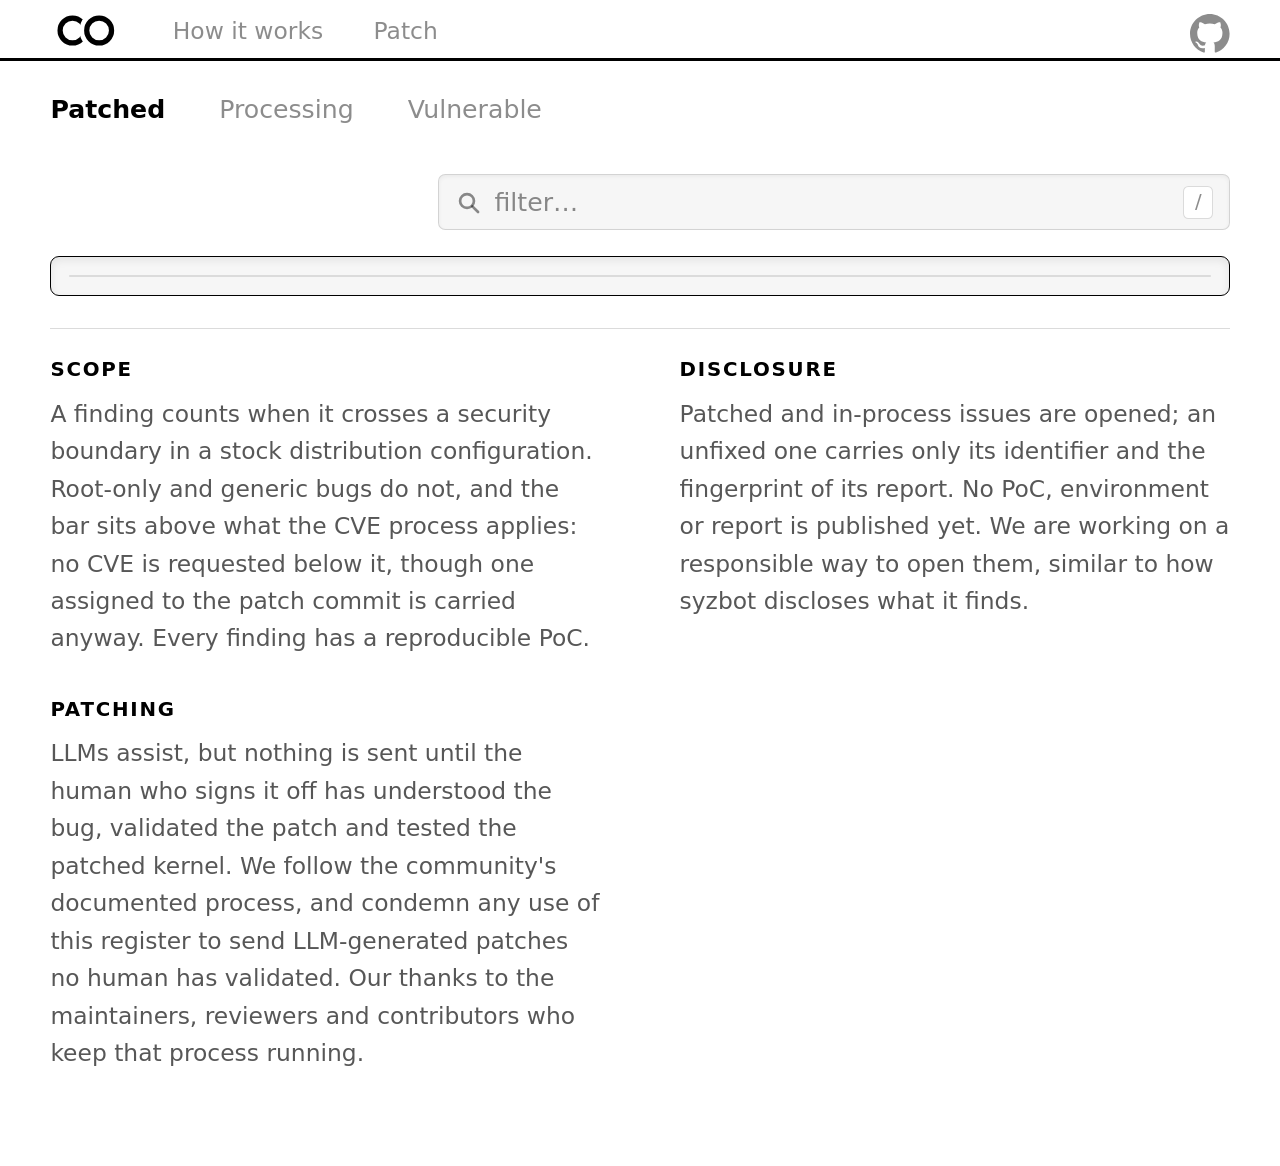
==== commit 66b3ec9c: "web: add patch contributor guide" ====
--- a/web/index.html
+++ b/web/index.html
@@ -16,6 +16,7 @@
          answer cannot live inside the table. -->
     <a class="brand" href="."><img src="logo-light.svg" alt="Cedalion"></a>
     <a class="page" href="reporting.html">How it works</a>
+    <a class="page" href="patch.html">Patch</a>
     <!-- The one link off this page, and a mark rather than a word: the bar
          carries the register's name and what the register is, and a third
          thing spelled out across it would read as the nav that is
@@ -152,13 +153,21 @@
                ["kernel_commit", "kernel commit"], ["config", "config"],
                ["poc", "poc"], ["sanitizer", "sanitizer report"],
                ["lore", "lore links"]];
+// The one column Processing carries that Vulnerable does not, and it is the
+// exception that the paragraph above is otherwise right about. It is not a
+// different fact about a different kind of row — it is the same question every
+// row on this page asks — but its answer is only worth offering once a report
+// has actually gone out under the bug's own address, and that is exactly what
+// makes a row Processing. Built from VULN_COLUMNS rather than written out
+// again, so the seven columns the two views share stay one list.
+const PROC_COLUMNS = [...VULN_COLUMNS, ["patches", "patches on lore"]];
 const COLUMNS = {
   // The same field under the same name in both views that carry it: it is the
   // subject the patch went out under before it lands and the subject it landed
   // with after, which is one thing at two moments, not two things.
   patched:    [["cve", "cve"], ["commit", "patch commit"],
                ["title", "patch title"], ["cvss", "cvss"]],
-  processing: VULN_COLUMNS,
+  processing: PROC_COLUMNS,
   vulnerable: VULN_COLUMNS,
 };
 
@@ -310,6 +319,34 @@
   const url = "https://lore.kernel.org/all/?q=" + encodeURIComponent('"' + b.title + '"');
   return `<a class="ext" href="${esc(url)}" target="_blank" rel="noopener"
              title="not in the local mirror; search lore for this title">search ↗</a>`;
+}
+
+// Has somebody already written this patch? The column exists so the answer
+// costs a click rather than an evening.
+//
+// A report goes out with `Reported-by: co+<id>@bugs.sh` in it. git send-email
+// puts the addresses it finds in a patch's trailers on Cc, so a patch written
+// for this bug carries that address whether or not its author ever replied to
+// our thread — every message that has credited us so far has carried it. So a
+// search for the address finds the patch that already exists, which is the
+// thing to settle before starting another.
+//
+// Derived from bug_id rather than published as a field of its own: the address
+// is `co+<bug_id>@bugs.sh` for every bug there has ever been, so a column of
+// them in bugs.json would be the row's own id written out a second time.
+//
+// Two details about the URL, both of which produce an empty page when they are
+// wrong. Message search lives inside an inbox and never at the archive root —
+// the search box on lore.kernel.org/ matches the NAMES of the lists — and
+// `all` is the inbox to ask, because the answer may be on netdev, linux-usb or
+// somewhere nobody thought to guess. The quotes are not decoration either:
+// unquoted, an address is tokenised on its `+` and `@`.
+function patchSearchLink(b) {
+  if (!b.bug_id) return DASH;
+  const addr = `co+${b.bug_id}@bugs.sh`;
+  const url = "https://lore.kernel.org/all/?q=" + encodeURIComponent(`"${addr}"`);
+  return `<a class="ext" href="${esc(url)}" target="_blank" rel="noopener"
+             title="every message on lore that cites ${esc(addr)} — a patch for this bug would carry it, so look here before writing another">search ↗</a>`;
 }
 
 // A diff, coloured the way one is read: the +/- lines are the change, @@ says
@@ -385,6 +422,10 @@
       return ["desc", v ? esc(v) : UNKNOWN];
     case "lore":
       return ["", loreLink(b)];
+    // Not backed by a field, so it never reaches `v` above -- the link is
+    // built from the row's own id. See patchSearchLink().
+    case "patches":
+      return ["", patchSearchLink(b)];
     // The diff itself is in a row of its own below this one; this is the
     // handle that shows it. A row with no patch has nothing to open — the
     // mirror has no copy of the posting — and gets a dash rather than a
@@ -429,7 +470,10 @@
 // The patch column holds a diff, and ordering rows by the text of one puts
 // them in the alphabetical order of the first file each touches, which is not
 // an order anybody wants. Its header says so by not offering to be clicked.
-const NOSORT = new Set(["patch"]);
+// `patches` joins it for a different reason: it is the same link on every row,
+// so there is no order in it either -- and being unsortable also keeps it out
+// of the phone view's sort menu, which lists the columns a head would offer.
+const NOSORT = new Set(["patch", "patches"]);
 
 function renderHead() {
   document.getElementById("head").innerHTML =
@@ -484,8 +528,13 @@
   // in the useful direction: they are held whole and drawn cut, so pasting a
   // full sha256 of a report.md finds its row as well as typing the 16 hex on
   // screen does.
+  // `patches` is searched by the address it links to rather than by a field it
+  // does not have. That is the lookup somebody actually arrives with: they
+  // read `Reported-by: co+<id>@bugs.sh` at the bottom of a patch on a list and
+  // want the bug it names, and pasting the whole trailer address finds it.
   if (q) rows = rows.filter(b => cols.some(([k]) =>
-    (isPending(k, b) ? "pending"
+    (k === "patches" ? `co+${b.bug_id}@bugs.sh`
+        : isPending(k, b) ? "pending"
         : String(artifactOf(k, b) || b[k] || "")).toLowerCase().includes(q)));
   // Worst score first, then assigned CVEs ahead of the rest, then by title.
   // Severity is what people come here to rank by; a CVE only breaks ties among
--- a/web/style.css
+++ b/web/style.css
@@ -694,6 +694,13 @@
 /* Set in the same face as the rest, only tinted: these are the names of trailers
    and files, and a monospace switch mid-sentence reads as a code sample. */
 .doc code { font-family: inherit; color: var(--text); font-weight: 560; }
+.doc pre {
+  margin: 12px 0 14px; padding: 11px 13px; overflow-x: auto;
+  background: var(--surface-2); border: 1px solid var(--line);
+  border-radius: 4px; box-shadow: var(--sunk-soft);
+  font: 12px/1.6 ui-monospace, SFMono-Regular, Menlo, Consolas, monospace;
+}
+.doc pre code { color: inherit; font: inherit; font-weight: 400; }
 .doc a { color: var(--text); text-underline-offset: 2px; }
 
 /* The one word in the topbar. It sits with the brand rather than against the
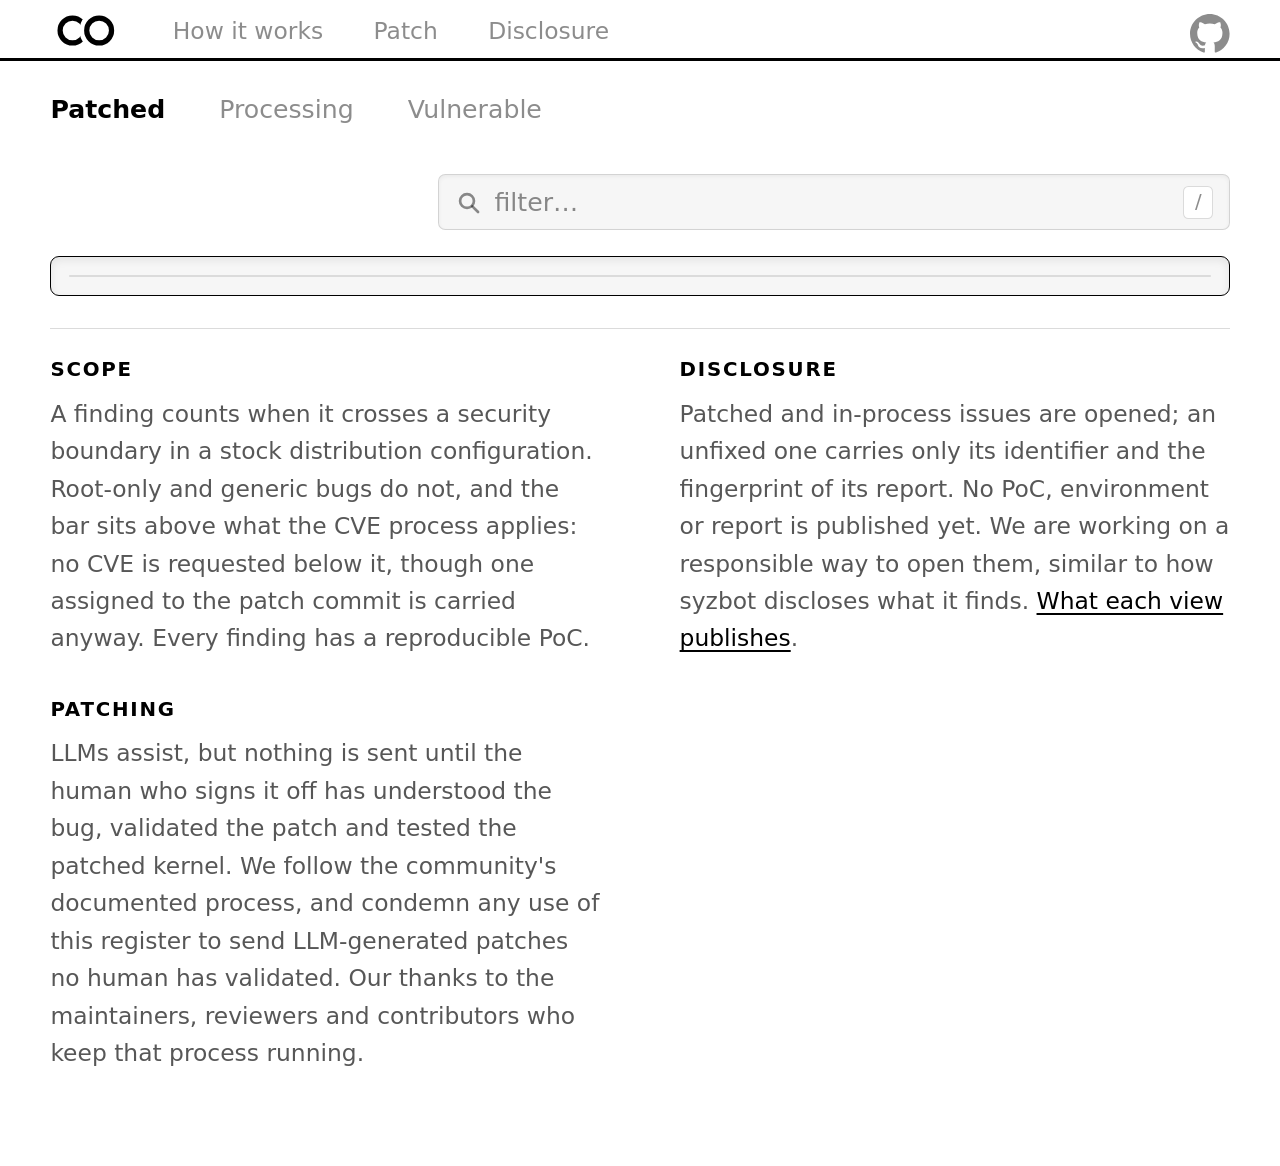
==== commit 1f07b29e: "web: add a disclosure page The register's Disclosure card said we were working on a responsible way " ====
--- a/web/index.html
+++ b/web/index.html
@@ -17,6 +17,7 @@
     <a class="brand" href="."><img src="logo-light.svg" alt="Cedalion"></a>
     <a class="page" href="reporting.html">How it works</a>
     <a class="page" href="patch.html">Patch</a>
+    <a class="page" href="disclosure.html">Disclosure</a>
     <!-- The one link off this page, and a mark rather than a word: the bar
          carries the register's name and what the register is, and a third
          thing spelled out across it would read as the nav that is
@@ -112,6 +113,7 @@
           its identifier and the fingerprint of its report. No PoC, environment
           or report is published yet. We are working on a responsible way to
           open them, similar to how syzbot discloses what it finds.
+          <a href="disclosure.html">What each view publishes</a>.
         </p>
       </div>
       <div>
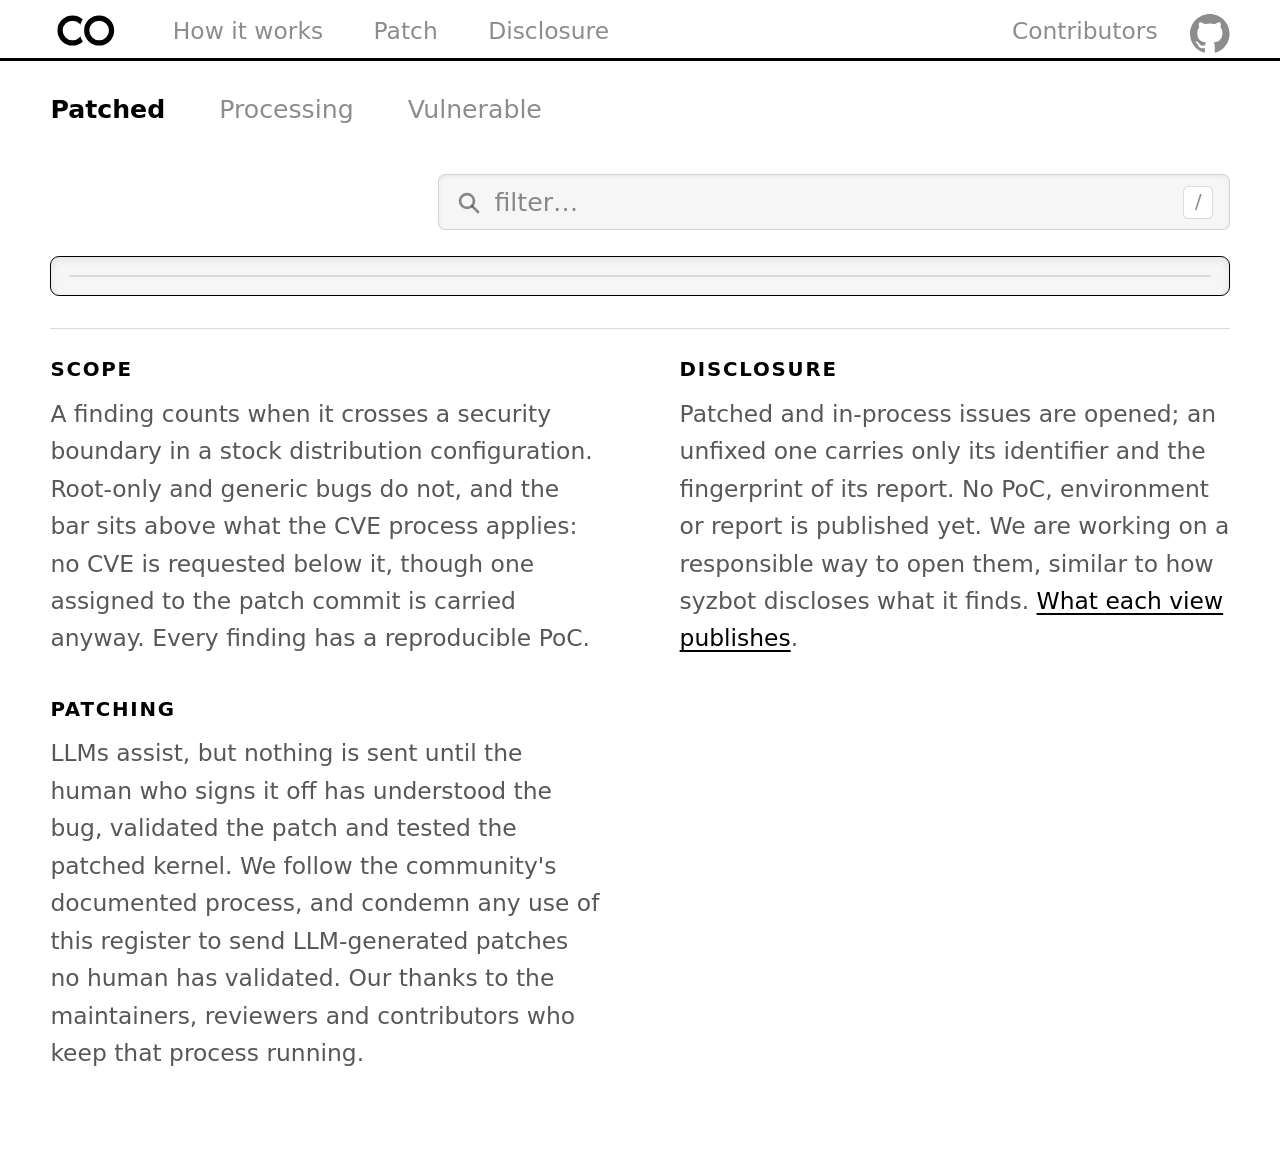
==== commit 9cbc9212: "Add static Contributors page with CVE patch credits" ====
--- a/web/index.html
+++ b/web/index.html
@@ -8,22 +8,11 @@
 
 <div class="topbar">
   <div class="wrap">
-    <!-- There is one nav link, and only because there is now a second page.
-         The bar carried none while the register was the whole site: a row of
-         links pointing at the page you are already on is a signpost to here.
-         What earns the word is that a maintainer who receives one of our
-         reports needs to find out what we checked before we sent it, and that
-         answer cannot live inside the table. -->
     <a class="brand" href="."><img src="logo-light.svg" alt="Cedalion"></a>
     <a class="page" href="reporting.html">How it works</a>
     <a class="page" href="patch.html">Patch</a>
     <a class="page" href="disclosure.html">Disclosure</a>
-    <!-- The one link off this page, and a mark rather than a word: the bar
-         carries the register's name and what the register is, and a third
-         thing spelled out across it would read as the nav that is
-         deliberately not there. The path is inline for the same reason the
-         logos are files and nothing else is: no request leaves the page to
-         draw it. -->
+    <a class="page contributors-link" href="contributors.html">Contributors</a>
     <a class="gh" href="https://github.com/n132/cedalion"
        target="_blank" rel="noopener" aria-label="Cedalion on GitHub">
       <svg viewBox="0 0 16 16" aria-hidden="true"><path d="M8 0C3.58 0 0 3.58 0 8c0 3.54 2.29 6.53 5.47 7.59.4.07.55-.17.55-.38 0-.19-.01-.82-.01-1.49-2.01.37-2.53-.49-2.69-.94-.09-.23-.48-.94-.82-1.13-.28-.15-.68-.52-.01-.53.63-.01 1.08.58 1.23.82.72 1.21 1.87.87 2.33.66.07-.52.28-.87.51-1.07-1.78-.2-3.64-.89-3.64-3.95 0-.87.31-1.59.82-2.15-.08-.2-.36-1.02.08-2.12 0 0 .67-.21 2.2.82a7.65 7.65 0 0 1 2-.27c.68 0 1.36.09 2 .27 1.53-1.04 2.2-.82 2.2-.82.44 1.1.16 1.92.08 2.12.51.56.82 1.27.82 2.15 0 3.07-1.87 3.75-3.65 3.95.29.25.54.73.54 1.48 0 1.07-.01 1.93-.01 2.2 0 .21.15.46.55.38A8.01 8.01 0 0 0 16 8c0-4.42-3.58-8-8-8Z"/></svg>
@@ -153,15 +142,10 @@
 // page has spent its comments arguing against.
 const VULN_COLUMNS = [["bug_id", "bug id"], ["hash", "hash"],
                ["kernel_commit", "kernel commit"], ["config", "config"],
-               ["poc", "poc"], ["sanitizer", "sanitizer report"],
-               ["lore", "lore links"]];
-// The one column Processing carries that Vulnerable does not, and it is the
-// exception that the paragraph above is otherwise right about. It is not a
-// different fact about a different kind of row — it is the same question every
-// row on this page asks — but its answer is only worth offering once a report
-// has actually gone out under the bug's own address, and that is exactly what
-// makes a row Processing. Built from VULN_COLUMNS rather than written out
-// again, so the seven columns the two views share stay one list.
+               ["poc", "poc"], ["sanitizer", "sanitizer report"]];
+// Processing adds only a search for patches carrying the bug's Reported-by
+// address. The canonical Message-ID remains internal workflow state; the
+// public table does not need a second, direct lore-links column.
 const PROC_COLUMNS = [...VULN_COLUMNS, ["patches", "patches on lore"]];
 const COLUMNS = {
   // The same field under the same name in both views that carry it: it is the
@@ -183,7 +167,7 @@
 // they are released separately and will land separately: the commit the bug was
 // found on, the CONFIG that builds it, the reproducer, and the sanitizer report
 // it trips. A single column would have to go from pending to done in one step.
-const VULN_PENDING = new Set(["kernel_commit", "config", "poc", "sanitizer", "lore"]);
+const VULN_PENDING = new Set(["kernel_commit", "config", "poc", "sanitizer"]);
 const PENDING = { processing: VULN_PENDING, vulnerable: VULN_PENDING };
 
 // Which file answers which column. A column is pending for a row until that
@@ -307,20 +291,6 @@
   const n = parseFloat(score);
   if (!(n > 0)) return "";
   return n >= 9 ? "sev-critical" : n >= 7 ? "sev-high" : n >= 4 ? "sev-medium" : "sev-low";
-}
-
-// The message-id the extractor read off the local lore mirror, which is the
-// posting's permanent address. Where the mirror had no copy the row carries no
-// id and this falls back to what the page always did before: a search for the
-// exact title the patch went out under.
-function loreLink(b) {
-  if (b.lore)
-    return `<a class="ext" href="https://lore.kernel.org/all/${encodeURIComponent(b.lore)}/"
-               target="_blank" rel="noopener" title="${esc(b.lore)}">lore ↗</a>`;
-  if (!b.title) return DASH;
-  const url = "https://lore.kernel.org/all/?q=" + encodeURIComponent('"' + b.title + '"');
-  return `<a class="ext" href="${esc(url)}" target="_blank" rel="noopener"
-             title="not in the local mirror; search lore for this title">search ↗</a>`;
 }
 
 // Has somebody already written this patch? The column exists so the answer
@@ -422,8 +392,6 @@
   switch (k) {
     case "title":
       return ["desc", v ? esc(v) : UNKNOWN];
-    case "lore":
-      return ["", loreLink(b)];
     // Not backed by a field, so it never reaches `v` above -- the link is
     // built from the row's own id. See patchSearchLink().
     case "patches":
--- a/web/style.css
+++ b/web/style.css
@@ -610,17 +610,21 @@
               font-size: .95rem; font-weight: 600; color: var(--text);
               margin: 1.25rem 0 .35rem; }
 
-/* max-width and min-width together are what actually make the scroll happen:
-   without them a pre in a flex or grid context sizes to its longest line and
-   pushes the page wide instead of scrolling inside itself. */
-.bugpage pre { margin: 0; padding: 0; overflow-x: auto; white-space: pre;
+/* Mail arrives preformatted, but prose still needs to wrap at the page edge.
+   Keeping every block on one line makes Notes and the footer behave like code
+   and clips them on narrow screens. The actual program output and source opt
+   back into horizontal scrolling below. */
+.bugpage pre { margin: 0; padding: 0; white-space: pre-wrap;
+               overflow-wrap: anywhere;
                max-width: 100%; min-width: 0;
                font-size: .78rem; line-height: 1.5;
                /* the stack the register already uses, not the browser's
                   default monospace */
                font-family: ui-monospace, SFMono-Regular, Menlo, Consolas,
                             monospace; }
-.bugpage pre.code { padding: .7rem .9rem; background: var(--surface-2);
+.bugpage pre.code { padding: .7rem .9rem; overflow-x: auto;
+                    white-space: pre; overflow-wrap: normal;
+                    background: var(--surface-2);
                     border: 1px solid var(--line-soft); }
 .bugpage pre.fields { margin-bottom: 1.5rem; }
 /* The id of a bug whose report is published: still copies on click, and takes
@@ -715,6 +719,71 @@
 .topbar .page:hover { color: var(--text); }
 .topbar .page[aria-current="page"] { color: var(--text); font-weight: 620; }
 
+/* Contributors stays at the right edge with the repository link. */
+.topbar .contributors-link { margin-left: auto; white-space: nowrap; }
+.topbar .contributors-link + .gh { margin-left: 8px; }
+
+.contributors-page { padding-bottom: 20px; }
+.contributors-page .doc { max-width: 76ch; }
+.contributors-controls {
+  margin: 18px 0;
+}
+.contributors-controls p { margin: 0; font-size: 13px; color: var(--text-2); }
+#contributor-coverage { color: var(--text-2); font-size: 13px; }
+.contributor {
+  display: grid; grid-template-columns: minmax(150px, 1fr) 3fr;
+  gap: 18px; padding: 20px 0; border-top: 1px solid var(--line);
+}
+.contributor h2 { margin: 0; font-size: 17px; font-weight: 640; line-height: 1.4; }
+.contributor-count { margin: 4px 0 0; font-size: 13px; color: var(--text-2); }
+.contributor-roles { margin: 5px 0 0; font-size: 11px; color: var(--text-2); }
+.contributor-cve-group { min-width: 0; }
+.contributor-cves {
+  display: flex; align-content: flex-start; flex-wrap: wrap; gap: 7px;
+  list-style: none; padding: 0; margin: 0; min-width: 0;
+}
+.contributor-cves li {
+  display: flex; align-items: baseline; padding: 0;
+  color: #1a1a1a; background: var(--surface);
+  border: 1px solid #1a1a1a; border-radius: 3px;
+  font-size: 12px;
+  transition: background-color .2s, color .2s;
+}
+.contributor-cves a { color: inherit; text-decoration: none; transition: color .2s; }
+.contributor-cves a:hover { text-decoration: underline; }
+.contributor-cve-label { display: block; width: 100%; padding: 3px 8px; }
+.contributor-cves li:hover, .contributor-cves li:focus-within {
+  color: #fff; background: #1a1a1a;
+}
+.contributor-cves li:hover a, .contributor-cves li:focus-within a { color: #fff; }
+.contributor-cves li[hidden], .contributor-toggle[hidden] { display: none; }
+.contributor-cves .contributor-toggle-item { padding: 0; }
+.contributor-toggle {
+  width: 100%; padding: 3px 6px; font: inherit; white-space: nowrap;
+  font-size: 11px;
+  color: inherit; background: transparent;
+  border: 0; border-radius: 2px; cursor: pointer;
+}
+.contributors-page a:focus-visible, .contributor-toggle:focus-visible {
+  outline: 2px solid var(--text); outline-offset: 3px;
+}
+
+@media (max-width: 700px) {
+  .topbar .wrap {
+    display: grid; grid-template-columns: 1fr auto auto;
+    grid-template-rows: 26px 24px; gap: 4px 12px;
+    height: 64px; padding-top: 4px; padding-bottom: 6px;
+  }
+  .topbar .brand { grid-area: 1 / 1; }
+  .topbar .contributors-link { grid-area: 1 / 2; }
+  .topbar .gh { grid-area: 1 / 3; }
+  .topbar .page { margin-left: 0; font-size: 12px; line-height: 20px; }
+  .topbar .page:not(.contributors-link) { grid-row: 2; }
+  .topbar .contributors-link + .gh { margin-left: 0; }
+  .toolbar { top: 66px; }
+  .contributor { grid-template-columns: 1fr; gap: 10px; }
+}
+
 /* The page's one claim, set into the page the way the register's table is set
    into its well — same tint, same inset light. It is not a callout in the
    sense of a warning; it is the summary a reader in a hurry is entitled to,
